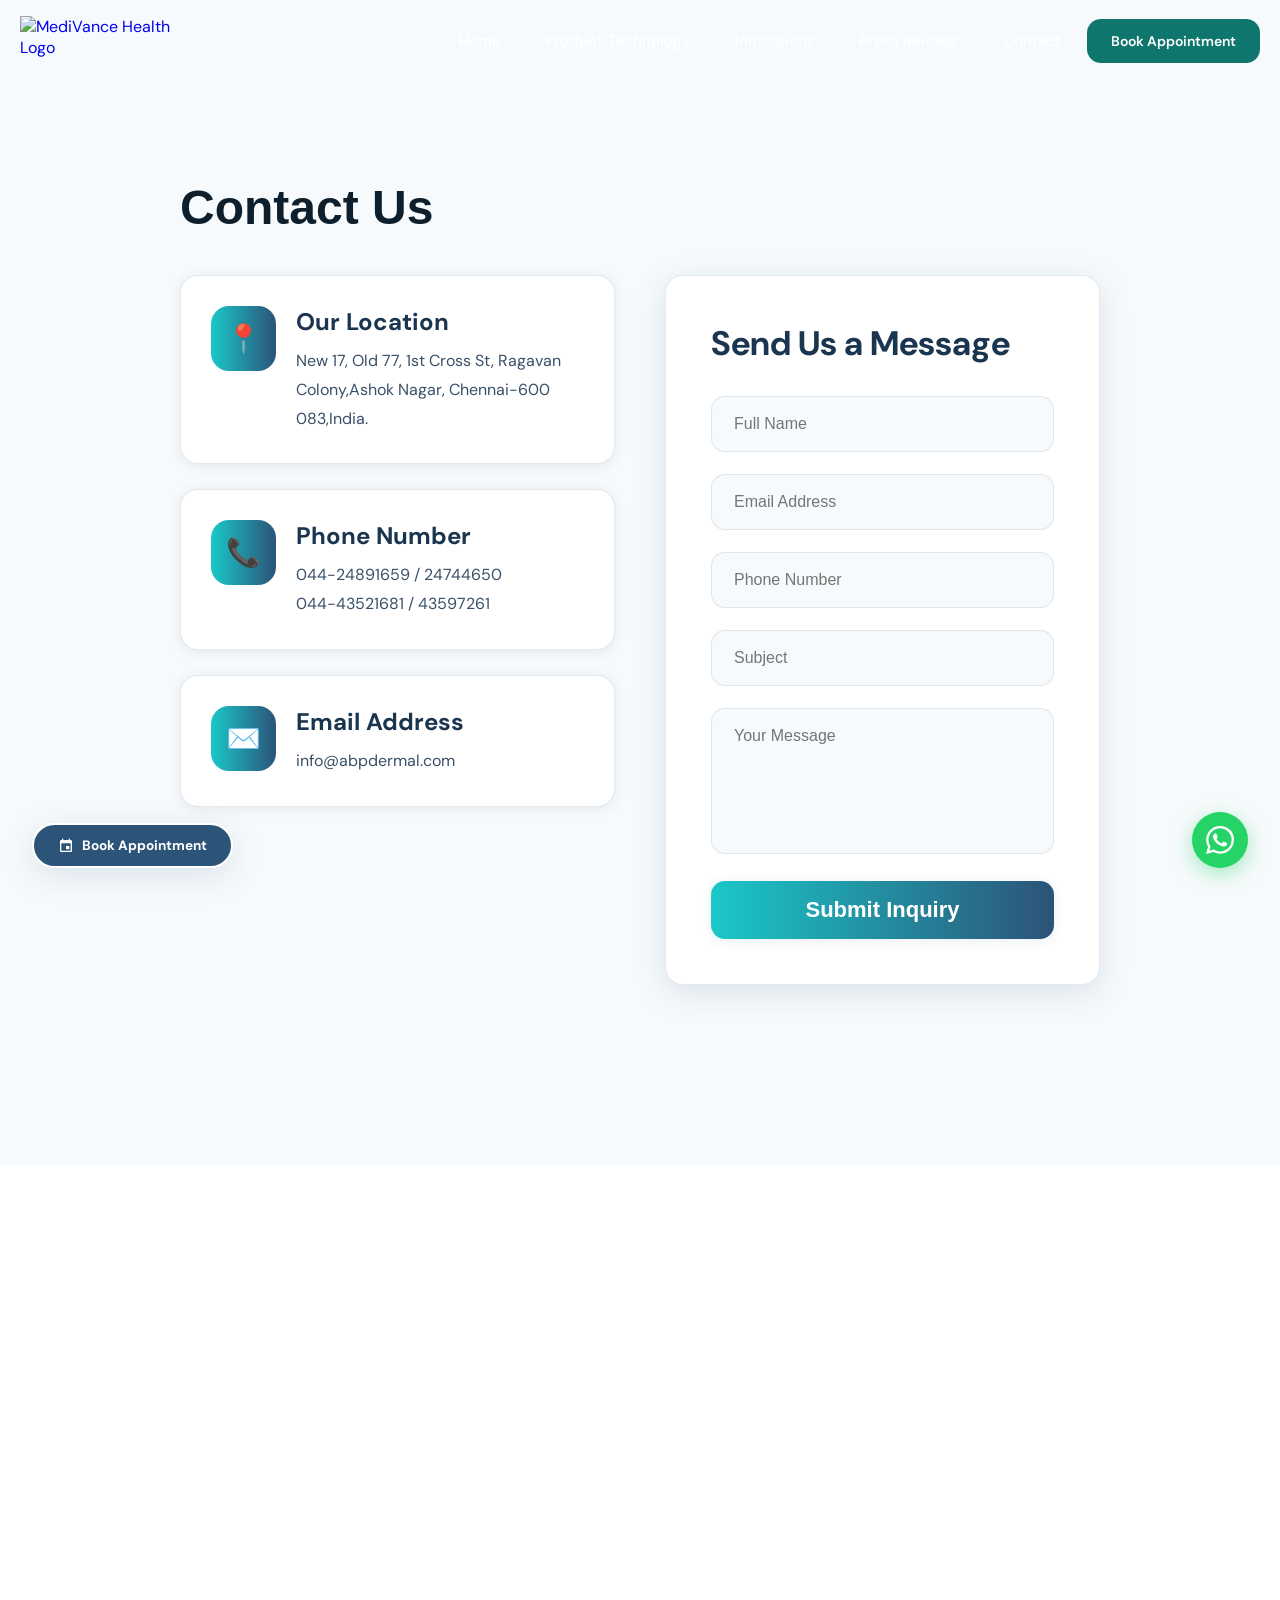
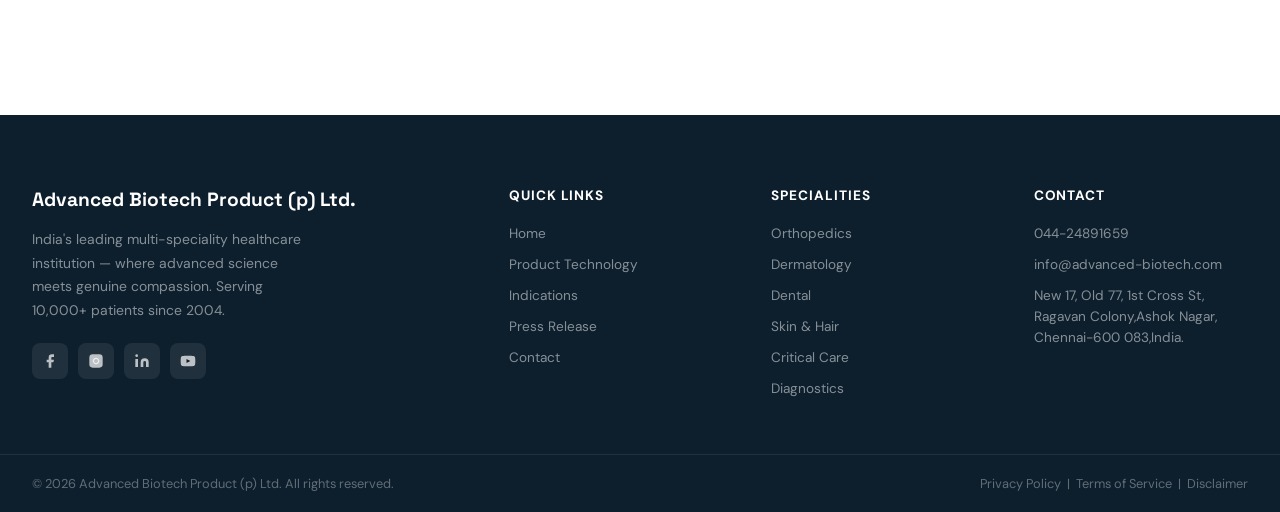
==== page/contact.html @ 5f8013b7 "update" ====
<!DOCTYPE html>
<html lang="en">

<head>
  <meta charset="UTF-8">
  <meta name="viewport" content="width=device-width, initial-scale=1.0">
  <title>MediVance Health | Premium Medical & Healthcare Excellence</title>
  <meta name="description"
    content="MediVance Health - India's premier medical institution offering advanced treatments, specialist consultations, and cutting-edge healthcare across 50+ specialities.">
  <link rel="preconnect" href="https://fonts.googleapis.com">
  <link
    href="https://fonts.googleapis.com/css2?family=Playfair+Display:wght@400;600;700;800&family=DM+Sans:wght@300;400;500;600&family=Space+Grotesk:wght@400;500;600;700&display=swap"
    rel="stylesheet">
  <link rel="stylesheet" href="/css/main.css">
    <link rel="stylesheet" href="/css/contact.css">
    <!-- FONT AWESOME -->
  <link rel="stylesheet" href="https://cdnjs.cloudflare.com/ajax/libs/font-awesome/6.5.2/css/all.min.css">
</head>

<body>
  
<!-- ───────────── NAVIGATION ───────────── -->
<nav class="mv-nav-wrap" id="mvNav">
    <div class="mv-nav-inner">

        <!-- LOGO -->
        <a href="#" class="mv-nav-logo">
            <img src="/Image/Logo.jpg" width="150" height="50" alt="MediVance Health Logo">
        </a>

        <!-- NAV LINKS -->
        <ul class="mv-nav-links" id="mvNavMenu">

            <li class="mv-nav-item">
                <a href="/index.html" class="mv-nav-link">Home</a>
            </li>

            <li class="mv-nav-item">
                <a href="/Page/Product.html" class="mv-nav-link">Product Technology</a>
            </li>

            <!-- DROPDOWN -->
            <li class="mv-nav-item mv-has-dropdown">

                <a href="#" class="mv-nav-link">
                    Indications
                </a>

                <ul class="mv-dropdown-menu">

                    <li class="mv-dropdown-item">
                        <a href="/Page/dermal_surgical.html" class="mv-dropdown-link">Dermal Surgical</a>
                    </li>

                    <li class="mv-dropdown-item">
                        <a href="#" class="mv-dropdown-link">Surgical Oncology</a>
                    </li>

                    <li class="mv-dropdown-item">
                        <a href="#" class="mv-dropdown-link">Cardio-vascular</a>
                    </li>

                    <li class="mv-dropdown-item">
                        <a href="#" class="mv-dropdown-link">Orthopedic Surgery</a>
                    </li>

                    <li class="mv-dropdown-item">
                        <a href="#" class="mv-dropdown-link">Soft Tissue Reinforcement</a>
                    </li>

                    <li class="mv-dropdown-item">
                        <a href="#" class="mv-dropdown-link">Neurosurgical</a>
                    </li>

                    <li class="mv-dropdown-item">
                        <a href="#" class="mv-dropdown-link">Dental</a>
                    </li>

                </ul>

            </li>

            <li class="mv-nav-item">
                <a href="#" class="mv-nav-link">Press Release</a>
            </li>

            <li class="mv-nav-item">
                <a href="/Page/contact.html" class="mv-nav-link">Contact</a>
            </li>

            <li class="mv-nav-item">
                <a href="#" class="mv-nav-btn">Book Appointment</a>
            </li>

        </ul>

        <!-- MOBILE MENU -->
        <div class="mv-mobile-toggle" id="mvMobileToggle">
            <i class="fa-solid fa-bars"></i>
        </div>

    </div>

</nav>
 <section class="contact-page">
    <div class="container">
        <!-- SECTION TITLE -->
        <div class="section-title">
            <h2>Contact Us</h2>
        </div>
        <!-- CONTACT GRID -->
        <div class="contact-grid">
            <!-- LEFT CONTENT -->
            <div class="contact-info">
                <div class="contact-card">
                    <div class="contact-icon">📍</div>
                    <div>
                        <h3>Our Location</h3>
                        <p>
                            New 17, Old 77, 1st Cross St, Ragavan Colony,Ashok Nagar,
              Chennai-600 083,India.
                        </p>
                    </div>
                </div>
                <div class="contact-card">
                    <div class="contact-icon">📞</div>
                    <div>
                        <h3>Phone Number</h3>
                        <p>
                            044-24891659 / 24744650<br>
                            044-43521681 / 43597261
                        </p>
                    </div>
                </div>
                <div class="contact-card">
                    <div class="contact-icon">✉️</div>
                    <div>
                        <h3>Email Address</h3>
                        <p>
                            info@abpdermal.com
                        </p>
                    </div>
                </div>
                <!-- <div class="contact-card">
                    <div class="contact-icon">🕒</div>
                    <div>
                        <h3>Working Hours</h3>
                        <p>
                            Monday - Saturday<br>
                            9:00 AM - 6:00 PM
                        </p>
                    </div>
                </div> -->
            </div>
            <!-- CONTACT FORM -->
            <div class="contact-form-box">
                <h3>Send Us a Message</h3>
                <form>
                    <div class="form-group">
                        <input type="text" placeholder="Full Name" required>
                    </div>
                    <div class="form-group">
                        <input type="email" placeholder="Email Address" required>
                    </div>
                    <div class="form-group">
                        <input type="text" placeholder="Phone Number">
                    </div>
                    <div class="form-group">
                        <input type="text" placeholder="Subject">
                    </div>
                    <div class="form-group">
                        <textarea rows="6" placeholder="Your Message"></textarea>
                    </div>
                    <button type="submit" class="btn">
                        Submit Inquiry
                    </button>
                </form>
            </div>
        </div>
    </div>
</section>
<!-- ================= MAP SECTION ================= -->
<section class="map-section">
    <!-- GOOGLE MAP -->
    <div class="map-container">
        <iframe src="https://www.google.com/maps/embed?pb=!1m18!1m12!1m3!1d3887.100323684621!2d80.21358432485542!3d13.029282887291389!2m3!1f0!2f0!3f0!3m2!1i1024!2i768!4f13.1!3m3!1m2!1s0x3a52671c093cac8d%3A0xd9a280a078b6b4d5!2sAdvanced%20Biotech%20Products%20(P)%20Ltd!5e0!3m2!1sen!2sin!4v1779366915790!5m2!1sen!2sin" width="600" height="450" style="border:0;" allowfullscreen="" loading="lazy" referrerpolicy="no-referrer-when-downgrade"></iframe>
    </div>
</section>
  <!-- ─── FOOTER ─── -->
  <footer>
    <div class="footer-grid">
      <div class="footer-brand">
        <div class="footer-logo-text">Advanced Biotech Product (p) Ltd.</div>
        <p>India's leading multi-speciality healthcare institution — where advanced science meets genuine compassion.
          Serving 10,000+ patients since 2004.</p>
        <div class="footer-socials">
          <a href="https://www.facebook.com/abpdermal.p/" aria-label="Facebook"><svg viewBox="0 0 24 24">
              <path d="M18 2h-3a5 5 0 0 0-5 5v3H7v4h3v8h4v-8h3l1-4h-4V7a1 1 0 0 1 1-1h3z" />
            </svg></a>
          <a href="https://x.com/ABP45587846?lang=en" aria-label="Instagram"><svg viewBox="0 0 24 24">
              <rect x="2" y="2" width="20" height="20" rx="5" ry="5" />
              <path d="M16 11.37A4 4 0 1 1 12.63 8 4 4 0 0 1 16 11.37z" fill="none" stroke="rgba(255,255,255,.7)"
                stroke-width="2" />
            </svg></a>
          <a href="#" aria-label="LinkedIn"><svg viewBox="0 0 24 24">
              <path d="M16 8a6 6 0 0 1 6 6v7h-4v-7a2 2 0 0 0-2-2 2 2 0 0 0-2 2v7h-4v-7a6 6 0 0 1 6-6zM2 9h4v12H2z" />
              <circle cx="4" cy="4" r="2" />
            </svg></a>
          <a href="https://www.youtube.com/channel/UCRbWwRc-XYJ-1NV0WrqfkGw/featured" aria-label="YouTube"><svg
              viewBox="0 0 24 24">
              <path
                d="M22.54 6.42a2.78 2.78 0 0 0-1.95-1.96C18.88 4 12 4 12 4s-6.88 0-8.59.46a2.78 2.78 0 0 0-1.95 1.96A29 29 0 0 0 1 12a29 29 0 0 0 .46 5.58A2.78 2.78 0 0 0 3.41 19.6C5.12 20 12 20 12 20s6.88 0 8.59-.46a2.78 2.78 0 0 0 1.95-1.95A29 29 0 0 0 23 12a29 29 0 0 0-.46-5.58z" />
              <polygon points="9.75 15.02 15.5 12 9.75 8.98 9.75 15.02" fill="#0d1f2d" />
            </svg></a>
        </div>
      </div>
      <div class="footer-col">
        <h4>Quick Links</h4>
        <ul>
          <li><a href="/index.html">Home</a></li>
          <li><a href="/Product.html">Product Technology</a></li>
          <li><a href="#">Indications</a></li>
          <li><a href="#">Press Release</a></li>
          <li><a href="/Page/contact.html">Contact</a></li>
        </ul>
      </div>
      <div class="footer-col">
        <h4>Specialities</h4>
        <ul>
          <li><a href="#">Orthopedics</a></li>
          <li><a href="#">Dermatology</a></li>
          <li><a href="#">Dental</a></li>
          <li><a href="#">Skin & Hair</a></li>
          <li><a href="#">Critical Care</a></li>
          <li><a href="#">Diagnostics</a></li>
        </ul>
      </div>
      <div class="footer-col">
        <h4>Contact</h4>
        <ul>
          <li><a href="tel:044-24891659">044-24891659</a></li>
          <li><a href="mailto:info@advanced-biotech.com">info@advanced-biotech.com</a></li>
          <li><a href="#">New 17, Old 77, 1st Cross St, Ragavan Colony,Ashok Nagar,
              Chennai-600 083,India.</a></li>
        </ul>
      </div>
    </div>
    <div class="footer-bottom">
      <p>© 2026 Advanced Biotech Product (p) Ltd. All rights reserved.</p>
      <p>Privacy Policy &nbsp;|&nbsp; Terms of Service &nbsp;|&nbsp; Disclaimer</p>
    </div>
  </footer>
  <!-- ─── FLOATING BUTTONS ─── -->
  <a href="https://wa.me/919999999999" class="float-wa" target="_blank" aria-label="WhatsApp">
    <svg viewBox="0 0 24 24">
      <path
        d="M17.472 14.382c-.297-.149-1.758-.867-2.03-.967-.273-.099-.471-.148-.67.15-.197.297-.767.966-.94 1.164-.173.199-.347.223-.644.075-.297-.15-1.255-.463-2.39-1.475-.883-.788-1.48-1.761-1.653-2.059-.173-.297-.018-.458.13-.606.134-.133.298-.347.446-.52.149-.174.198-.298.298-.497.099-.198.05-.371-.025-.52-.075-.149-.669-1.612-.916-2.207-.242-.579-.487-.5-.669-.51-.173-.008-.371-.01-.57-.01-.198 0-.52.074-.792.372-.272.297-1.04 1.016-1.04 2.479 0 1.462 1.065 2.875 1.213 3.074.149.198 2.096 3.2 5.077 4.487.709.306 1.262.489 1.694.625.712.227 1.36.195 1.871.118.571-.085 1.758-.719 2.006-1.413.248-.694.248-1.289.173-1.413-.074-.124-.272-.198-.57-.347m-5.421 7.403h-.004a9.87 9.87 0 01-5.031-1.378l-.361-.214-3.741.982.998-3.648-.235-.374a9.86 9.86 0 01-1.51-5.26c.001-5.45 4.436-9.884 9.888-9.884 2.64 0 5.122 1.03 6.988 2.898a9.825 9.825 0 012.893 6.994c-.003 5.45-4.437 9.884-9.885 9.884m8.413-18.297A11.815 11.815 0 0012.05 0C5.495 0 .16 5.335.157 11.892c0 2.096.547 4.142 1.588 5.945L.057 24l6.305-1.654a11.882 11.882 0 005.683 1.448h.005c6.554 0 11.89-5.335 11.893-11.893A11.821 11.821 0 0020.885 3.49" />
    </svg>
  </a>
  <div class="sticky-appt">
    <a href="#appointment">
      <svg viewBox="0 0 24 24">
        <path
          d="M17 12h-5v5h5v-5zM16 1v2H8V1H6v2H5c-1.11 0-1.99.9-1.99 2L3 19c0 1.1.89 2 2 2h14c1.1 0 2-.9 2-2V5c0-1.1-.9-2-2-2h-1V1h-2zm3 18H5V8h14v11z" />
      </svg>
      Book Appointment
    </a>
  </div>
  <script src="main_js.js"></script>
</body>
</html>
---- css/main.css ----
:root {
    --navy: #1a3550;
    --blue: #2C5378;
    --blue-mid: #3a6fa3;
    --cyan: #1ac8c8;
    --cyan-light: #e4f7f7;
    --mint: #a8e6e6;
    --white: #ffffff;
    --off-white: #f7fafc;
    --text-dark: #0d1f2d;
    --text-mid: #3a5068;
    --text-light: #7a9bb5;
    --border: rgba(44, 83, 120, 0.12);
    --shadow-sm: 0 2px 12px rgba(44, 83, 120, 0.10);
    --shadow-md: 0 8px 32px rgba(44, 83, 120, 0.14);
    --shadow-lg: 0 20px 60px rgba(44, 83, 120, 0.18);
    --glass: rgba(255, 255, 255, 0.82);
    --gradient-hero: linear-gradient(135deg, #1a3550 0%, #2C5378 55%, #1a6b8a 100%);
    --gradient-accent: linear-gradient(90deg, #1ac8c8, #2C5378);
    --radius: 18px;
    --radius-sm: 10px;
}

*,
*::before,
*::after {
    box-sizing: border-box;
    margin: 0;
    padding: 0;
}

html {
    scroll-behavior: smooth;
    font-size: 16px;
}

body {
    font-family: 'DM Sans', sans-serif;
    color: var(--text-dark);
    background: #fff;
    overflow-x: hidden;
}

/* ─── SCROLLBAR ─── */
::-webkit-scrollbar {
    width: 5px;
}

::-webkit-scrollbar-track {
    background: #f0f4f8;
}

::-webkit-scrollbar-thumb {
    background: var(--blue);
    border-radius: 10px;
}

/* ─────────────────────────────
   MEDIVANCE NAVBAR
───────────────────────────── */

.mv-nav-wrap{
    position:fixed;
    top:0;
    left:0;
    width:100%;
    z-index:9999;
    transition:0.35s ease;
    padding:0 20px;
    box-sizing:border-box;
}

.mv-nav-wrap.mv-nav-solid{
    background:rgba(255,255,255,0.96);
    backdrop-filter:blur(18px);
    box-shadow:0 8px 30px rgba(0,0,0,0.06);
    border-bottom:1px solid rgba(0,0,0,0.06);
}

.mv-nav-inner{
    max-width:1320px;
    margin:auto;
    height:82px;
    display:flex;
    align-items:center;
    justify-content:space-between;
    gap:20px;
}

/* LOGO */

.mv-nav-logo{
    display:flex;
    align-items:center;
    text-decoration:none;
    flex-shrink:0;
}

.mv-nav-logo img{
    width:auto;
    max-width:150px;
    height:auto;
    display:block;
}

/* NAV LINKS */

.mv-nav-links{
    display:flex;
    align-items:center;
    gap:8px;
    list-style:none;
    margin:0;
    padding:0;
}

.mv-nav-item{
    position:relative;
}

.mv-nav-link{
    position:relative;
    display:flex;
    align-items:center;
    justify-content:center;
    text-decoration:none;
    font-size:15px;
    font-weight:500;
    color:#ffffff;
    padding:12px 18px;
    border-radius:12px;
    transition:0.3s ease;
    white-space:nowrap;
}

.mv-nav-wrap.mv-nav-solid .mv-nav-link{
    color:#1e293b;
}

.mv-nav-link:hover{
    background:rgba(255,255,255,0.12);
    color:#ffffff;
}

.mv-nav-wrap.mv-nav-solid .mv-nav-link:hover{
    background:#f1f5f9;
    color:#0f172a;
}

/* CTA */

.mv-nav-btn{
    display:inline-flex;
    align-items:center;
    justify-content:center;
    padding:13px 24px;
    background:#0f766e;
    color:#ffffff;
    border-radius:14px;
    text-decoration:none;
    font-size:14px;
    font-weight:600;
    transition:0.3s ease;
}

.mv-nav-btn:hover{
    background:#115e59;
    transform:translateY(-2px);
    color:#ffffff;
}

/* DESKTOP DROPDOWN */

.mv-dropdown-menu{
    position:absolute;
    top:115%;
    left:0;
    min-width:260px;
    background:#ffffff;
    border-radius:18px;
    padding:14px;
    list-style:none;
    margin:0;
    opacity:0;
    visibility:hidden;
    transform:translateY(10px);
    transition:0.3s ease;
    box-shadow:0 18px 50px rgba(0,0,0,0.08);
    border:1px solid rgba(0,0,0,0.05);
}

.mv-has-dropdown:hover .mv-dropdown-menu{
    opacity:1;
    visibility:visible;
    transform:translateY(0);
}

.mv-dropdown-item{
    width:100%;
}

.mv-dropdown-link{
    display:block;
    padding:12px 14px;
    border-radius:12px;
    text-decoration:none;
    color:#334155;
    font-size:14px;
    transition:0.25s ease;
}

.mv-dropdown-link:hover{
    background:#f8fafc;
    color:#0f172a;
}

/* MOBILE TOGGLE */

.mv-mobile-toggle{
    width:48px;
    height:48px;
    display:none;
    align-items:center;
    justify-content:center;
    border-radius:12px;
    cursor:pointer;
    transition:0.3s ease;
}

.mv-mobile-toggle i{
    font-size:22px;
    color:#ffffff;
    transition:0.3s ease;
}

.mv-nav-wrap.mv-nav-solid .mv-mobile-toggle i{
    color:#0f172a;
}

/* MOBILE */

@media(max-width:992px){

    .mv-mobile-toggle{
        display:flex;
        z-index:10001;
        background:#0F766E;
    }

    .mv-nav-links{
        position:fixed;
        top:0;
        right:-100%;
        width:320px;
        height:100vh;
        background:#ffffff;
        flex-direction:column;
        align-items:flex-start;
        justify-content:flex-start;
        padding:110px 24px 40px;
        gap:10px;
        transition:0.45s cubic-bezier(.77,0,.18,1);
        box-shadow:-10px 0 40px rgba(0,0,0,0.08);
        overflow-y:auto;
    }

    .mv-nav-links.mv-menu-active{
        right:0;
    }

    .mv-nav-item{
        width:100%;
    }

    .mv-nav-link{
        width:100%;
        justify-content:space-between;
        color:#0f172a !important;
        background:#f8fafc;
        padding:16px 18px;
        border-radius:14px;
    }

    .mv-nav-btn{
        width:100%;
        margin-top:10px;
    }

    /* MOBILE DROPDOWN */

    .mv-has-dropdown .mv-nav-link::after{
        content:"\f107";
        font-family:"Font Awesome 6 Free";
        font-weight:900;
        font-size:14px;
        transition:0.3s ease;
    }

    .mv-has-dropdown.active .mv-nav-link::after{
        transform:rotate(180deg);
    }

    .mv-dropdown-menu{
        position:relative;
        top:0;
        left:0;
        width:100%;
        min-width:100%;
        opacity:1;
        visibility:visible;
        transform:none;
        box-shadow:none;
        border:none;
        border-radius:14px;
        padding:8px 0 0 12px;
        display:none;
        background:transparent;
    }

    .mv-has-dropdown.active .mv-dropdown-menu{
        display:block;
        animation:mvDropdownFade 0.35s ease;
    }

    .mv-dropdown-link{
        display:block;
        width:100%;
        padding:14px 16px;
        border-radius:12px;
        background:#f8fafc;
        color:#0f172a;
        font-size:14px;
        margin-bottom:8px;
        text-decoration:none;
        transition:0.3s ease;
    }

    .mv-dropdown-link:hover{
        background:#e2e8f0;
    }

}

/* BODY LOCK */

.mv-body-lock{
    overflow:hidden;
}

/* DROPDOWN ANIMATION */

@keyframes mvDropdownFade{

    from{
        opacity:0;
        transform:translateY(-8px);
    }

    to{
        opacity:1;
        transform:translateY(0);
    }

}


/* ─── HERO ─── */
#hero {
    min-height: 100vh;
    background: var(--gradient-hero);
    position: relative;
    display: flex;
    align-items: center;
    overflow: hidden;
}

.hero-bg-shapes {
    position: absolute;
    inset: 0;
    pointer-events: none;
}

.hero-circle {
    position: absolute;
    border-radius: 50%;
    opacity: .07;
}

.hc1 {
    width: 600px;
    height: 600px;
    background: var(--cyan);
    top: -200px;
    right: -100px;
}

.hc2 {
    width: 400px;
    height: 400px;
    background: #fff;
    bottom: -100px;
    left: -80px;
}

.hc3 {
    width: 250px;
    height: 250px;
    background: var(--cyan);
    top: 40%;
    right: 30%;
}

.hero-grid {
    max-width: 1280px;
    margin: 0 auto;
    padding: 120px 32px 80px;
    display: grid;
    grid-template-columns: 1fr 420px;
    gap: 60px;
    align-items: center;
    position: relative;
    z-index: 2;
}

.hero-badge {
    display: inline-flex;
    align-items: center;
    gap: 8px;
    background: rgba(26, 200, 200, .15);
    border: 1px solid rgba(26, 200, 200, .3);
    border-radius: 50px;
    padding: 6px 16px;
    margin-bottom: 24px;
}

.hero-badge span {
    font-size: .78rem;
    font-weight: 600;
    color: var(--cyan);
    letter-spacing: .06em;
    text-transform: uppercase;
}

.hero-badge-dot {
    width: 7px;
    height: 7px;
    background: var(--cyan);
    border-radius: 50%;
    animation: pulse 2s infinite;
}

@keyframes pulse {

    0%,
    100% {
        transform: scale(1);
        opacity: 1;
    }

    50% {
        transform: scale(1.4);
        opacity: .6;
    }
}

.hero-h1 {
    font-family: 'Playfair Display', serif;
    font-size: clamp(2.4rem, 5vw, 3.6rem);
    font-weight: 800;
    color: #fff;
    line-height: 1.15;
    margin-bottom: 20px;
}

.hero-h1 em {
    font-style: normal;
    color: var(--cyan);
}

.hero-sub {
    font-size: 1.05rem;
    color: rgba(255, 255, 255, .75);
    line-height: 1.7;
    max-width: 520px;
    margin-bottom: 36px;
}

.hero-btns {
    display: flex;
    flex-wrap: wrap;
    gap: 12px;
    margin-bottom: 48px;
}

.btn-primary {
    background: var(--cyan);
    color: var(--navy);
    padding: 14px 32px;
    border-radius: 50px;
    font-weight: 700;
    font-size: .92rem;
    text-decoration: none;
    display: inline-flex;
    align-items: center;
    gap: 8px;
    transition: all .25s;
    box-shadow: 0 6px 24px rgba(26, 200, 200, .35);
}

.btn-primary:hover {
    background: #fff;
    transform: translateY(-2px);
    box-shadow: 0 10px 30px rgba(26, 200, 200, .4);
}

.btn-ghost {
    border: 1.5px solid rgba(255, 255, 255, .45);
    color: #fff;
    padding: 13px 28px;
    border-radius: 50px;
    font-weight: 500;
    font-size: .92rem;
    text-decoration: none;
    display: inline-flex;
    align-items: center;
    gap: 8px;
    transition: all .25s;
}

.btn-ghost:hover {
    background: rgba(255, 255, 255, .1);
    border-color: rgba(255, 255, 255, .7);
}

.btn-wa {
    background: #25D366;
    color: #fff;
    padding: 13px 28px;
    border-radius: 50px;
    font-weight: 600;
    font-size: .92rem;
    text-decoration: none;
    display: inline-flex;
    align-items: center;
    gap: 8px;
    transition: all .25s;
}

.btn-wa:hover {
    background: #1ebe5d;
    transform: translateY(-2px);
}

.hero-trust {
    display: flex;
    align-items: center;
    gap: 20px;
    flex-wrap: wrap;
}

.trust-item {
    display: flex;
    align-items: center;
    gap: 8px;
}

.trust-item .ti-icon {
    width: 32px;
    height: 32px;
    background: rgba(255, 255, 255, .12);
    border-radius: 8px;
    display: flex;
    align-items: center;
    justify-content: center;
}

.trust-item .ti-icon svg {
    width: 16px;
    height: 16px;
    fill: var(--cyan);
}

.trust-item span {
    font-size: .8rem;
    color: rgba(255, 255, 255, .7);
    font-weight: 500;
}

/* Floating Form */
.image-box{
    position: relative;
    overflow: hidden;
    border-radius: 30px;
}

/* Main Image */

.image-box img{
    width: 100%;
    display: block;
    transition: transform 0.6s ease;
}

/* Fade Overlay */

.image-box::after{
    content: "";
    position: absolute;
    inset: 0;

    background: linear-gradient(
        to top,
        rgba(26,53,80,0.75) 0%,
        rgba(26,53,80,0.35) 35%,
        rgba(26,53,80,0.05) 70%,
        rgba(26,53,80,0) 100%
    );

    opacity: 1;
    transition: opacity 0.5s ease;
}

/* Hover Zoom */

.image-box:hover img{
    transform: scale(1.05);
}

/* Hover Fade */

.image-box:hover::after{
    opacity: 0.7;
}


/* .hero-form-card {
    background: var(--glass);
    backdrop-filter: blur(20px);
    border: 1px solid rgba(255, 255, 255, .6);
    border-radius: 24px;
    padding: 36px 32px;
    box-shadow: var(--shadow-lg);
}

.form-tag {
    font-size: .75rem;
    font-weight: 700;
    color: var(--blue);
    text-transform: uppercase;
    letter-spacing: .08em;
    margin-bottom: 6px;
}

.form-title {
    font-family: 'Playfair Display', serif;
    font-size: 1.4rem;
    font-weight: 700;
    color: var(--navy);
    margin-bottom: 24px;
}

.form-group {
    margin-bottom: 14px;
}

.form-group label {
    font-size: .8rem;
    font-weight: 600;
    color: var(--text-mid);
    display: block;
    margin-bottom: 5px;
}

.form-group input,
.form-group select {
    width: 100%;
    padding: 11px 14px;
    border: 1.5px solid var(--border);
    border-radius: 10px;
    font-size: .9rem;
    color: var(--text-dark);
    background: #fff;
    outline: none;
    transition: border .2s;
}

.form-group input:focus,
.form-group select:focus {
    border-color: var(--blue);
}

.form-row {
    display: grid;
    grid-template-columns: 1fr 1fr;
    gap: 12px;
}

.btn-form {
    width: 100%;
    background: var(--gradient-accent);
    color: #fff;
    padding: 13px;
    border: none;
    border-radius: 50px;
    font-size: .95rem;
    font-weight: 700;
    cursor: pointer;
    margin-top: 6px;
    transition: opacity .2s;
}

.btn-form:hover {
    opacity: .9;
} */

/* ─── STATS BAND ─── */
.stats-band {
    background: var(--navy);
    padding: 56px 0;
}

.stats-inner {
    max-width: 1280px;
    margin: 0 auto;
    padding: 0 32px;
    display: grid;
    grid-template-columns: repeat(4, 1fr);
    gap: 24px;
}

.stat-item {
    text-align: center;
    padding: 28px 20px;
    border-right: 1px solid rgba(255, 255, 255, .1);
}

.stat-item:last-child {
    border-right: none;
}

.stat-num {
    font-family: 'Space Grotesk', sans-serif;
    font-size: 2.8rem;
    font-weight: 700;
    color: var(--cyan);
    display: block;
}

.stat-label {
    font-size: .9rem;
    color: rgba(255, 255, 255, .65);
    margin-top: 4px;
}

/* ─── TRUST BELT ─── */
.trust-belt {
    background: var(--off-white);
    padding: 40px 0;
    border-bottom: 1px solid var(--border);
}

.trust-belt-inner {
    max-width: 1280px;
    margin: 0 auto;
    padding: 0 32px;
    display: flex;
    align-items: center;
    justify-content: space-between;
    flex-wrap: wrap;
    gap: 20px;
}

.trust-belt-label {
    font-size: .8rem;
    font-weight: 700;
    color: var(--text-light);
    text-transform: uppercase;
    letter-spacing: .1em;
}

.cert-logos {
    display: flex;
    align-items: center;
    gap: 32px;
    flex-wrap: wrap;
}

.cert-badge {
    display: flex;
    align-items: center;
    gap: 8px;
    padding: 10px 18px;
    background: #fff;
    border: 1px solid var(--border);
    border-radius: 10px;
    box-shadow: var(--shadow-sm);
}

.cert-badge svg {
    width: 20px;
    height: 20px;
}

.cert-badge span {
    font-size: .8rem;
    font-weight: 600;
    color: var(--text-mid);
}

/* ─── SECTION COMMONS ─── */
section {
    padding: 96px 0;
}

.section-inner {
    max-width: 1280px;
    margin: 0 auto;
    padding: 0 32px;
}

.section-tag {
    font-size: .75rem;
    font-weight: 700;
    color: var(--cyan);
    text-transform: uppercase;
    letter-spacing: .1em;
    display: block;
    margin-bottom: 10px;
}

.section-h2 {
    font-family: 'Playfair Display', serif;
    font-size: clamp(1.8rem, 3.5vw, 2.6rem);
    font-weight: 700;
    color: var(--navy);
    line-height: 1.2;
    margin-bottom: 16px;
}

.section-sub {
    font-size: 1rem;
    color: var(--text-mid);
    line-height: 1.7;
    max-width: 580px;
}

.section-header {
    margin-bottom: 56px;
}

.section-header.center {
    text-align: center;
}

.section-header.center .section-sub {
    margin: 0 auto;
}

.divider {
    width: 52px;
    height: 3px;
    background: var(--gradient-accent);
    border-radius: 3px;
    margin: 16px 0;
}

.divider.center {
    margin: 16px auto;
}

/* ─── ABOUT ─── */
#about {
    background: #fff;
}

.about-grid {
    display: grid;
    grid-template-columns: 1fr 1fr;
    gap: 72px;
    align-items: center;
}

.about-img {
    position: relative;
}

.about-img-main {
    width: 100%;
    border-radius: 24px;
    overflow: hidden;
    aspect-ratio: 4/5;
    background: linear-gradient(135deg, var(--blue) 0%, var(--navy) 100%);
    display: flex;
    align-items: center;
    justify-content: center;
}

.about-img-main svg {
    width: 120px;
    height: 120px;
    fill: rgba(255, 255, 255, .15);
}

.about-img-float {
    position: absolute;
    bottom: -24px;
    right: -24px;
    background: #fff;
    border-radius: 18px;
    padding: 20px 24px;
    box-shadow: var(--shadow-md);
    display: flex;
    align-items: center;
    gap: 14px;
}

.aif-icon {
    width: 44px;
    height: 44px;
    background: var(--cyan-light);
    border-radius: 12px;
    display: flex;
    align-items: center;
    justify-content: center;
}

.aif-icon svg {
    width: 22px;
    height: 22px;
    fill: var(--cyan);
}

.aif-label {
    font-size: .75rem;
    color: var(--text-light);
}

.aif-val {
    font-size: 1.1rem;
    font-weight: 700;
    color: var(--navy);
}

.about-content .tags {
    display: flex;
    flex-wrap: wrap;
    gap: 8px;
    margin: 24px 0;
}

.about-tag {
    padding: 6px 16px;
    background: var(--cyan-light);
    border-radius: 50px;
    font-size: .8rem;
    font-weight: 600;
    color: var(--blue);
}

.about-list {
    list-style: none;
    display: grid;
    grid-template-columns: 1fr 1fr;
    gap: 12px;
    margin-top: 24px;
}

.about-list li {
    display: flex;
    align-items: flex-start;
    gap: 10px;
    font-size: .9rem;
    color: var(--text-mid);
}

.about-list li::before {
    content: '✓';
    width: 22px;
    height: 22px;
    background: var(--cyan-light);
    color: var(--cyan);
    border-radius: 50%;
    display: flex;
    align-items: center;
    justify-content: center;
    font-size: .75rem;
    font-weight: 700;
    flex-shrink: 0;
    margin-top: 1px;
}

/* ─── SERVICES ─── */
#services {
    background: var(--off-white);
}

.services-grid {
    display: grid;
    grid-template-columns: repeat(4, 1fr);
    gap: 20px;
}

.service-card {
    background: #fff;
    border-radius: var(--radius);
    padding: 28px 24px;
    border: 1px solid var(--border);
    transition: all .3s;
    cursor: pointer;
    position: relative;
    overflow: hidden;
}

.service-card::after {
    content: '';
    position: absolute;
    inset: 0;
    background: linear-gradient(135deg, var(--blue), var(--cyan));
    opacity: 0;
    transition: .3s;
}

.service-card:hover::after {
    opacity: 1;
}

.service-card:hover {
    transform: translateY(-6px);
    box-shadow: var(--shadow-lg);
}

.sc-content {
    position: relative;
    z-index: 1;
}

.sc-icon {
    width: 52px;
    height: 52px;
    background: var(--cyan-light);
    border-radius: 14px;
    display: flex;
    align-items: center;
    justify-content: center;
    margin-bottom: 16px;
    transition: .3s;
}

.service-card:hover .sc-icon {
    background: rgba(255, 255, 255, .2);
}

.sc-icon svg {
    width: 26px;
    height: 26px;
    fill: var(--blue);
    transition: .3s;
}

.service-card:hover .sc-icon svg {
    fill: #fff;
}

.sc-title {
    font-size: 1rem;
    font-weight: 700;
    color: var(--navy);
    margin-bottom: 8px;
    transition: .3s;
}

.service-card:hover .sc-title {
    color: #fff;
}

.sc-desc {
    font-size: .84rem;
    color: var(--text-mid);
    line-height: 1.6;
    margin-bottom: 16px;
    transition: .3s;
}

.service-card:hover .sc-desc {
    color: rgba(255, 255, 255, .8);
}

.sc-link {
    font-size: .82rem;
    font-weight: 600;
    color: var(--blue);
    text-decoration: none;
    display: inline-flex;
    align-items: center;
    gap: 5px;
    transition: .3s;
}

.service-card:hover .sc-link {
    color: #fff;
}

/* ─── TREATMENTS ─── */
#treatments {
    background: #fff;
}

.treatments-grid {
    display: grid;
    grid-template-columns: repeat(3, 1fr);
    gap: 28px;
}

.treatment-card {
    border-radius: var(--radius);
    overflow: hidden;
    border: 1px solid var(--border);
    transition: all .3s;
}

.treatment-card:hover {
    transform: translateY(-4px);
    box-shadow: var(--shadow-md);
}

.tc-thumb {
    height: 200px;
    background: linear-gradient(135deg, var(--blue) 0%, var(--navy) 100%);
    display: flex;
    align-items: center;
    justify-content: center;
    position: relative;
    overflow: hidden;
}

.tc-thumb-bg {
    font-size: 80px;
    opacity: .15;
    position: absolute;
}

.tc-badge {
    position: absolute;
    top: 14px;
    right: 14px;
    background: var(--cyan);
    color: var(--navy);
    font-size: .72rem;
    font-weight: 700;
    padding: 5px 12px;
    border-radius: 50px;
}

.tc-thumb svg {
    width: 60px;
    height: 60px;
    fill: rgba(255, 255, 255, .4);
    position: relative;
    z-index: 1;
}

.tc-body {
    padding: 24px;
}

.tc-title {
    font-size: 1.05rem;
    font-weight: 700;
    color: var(--navy);
    margin-bottom: 8px;
}

.tc-desc {
    font-size: .85rem;
    color: var(--text-mid);
    line-height: 1.65;
    margin-bottom: 16px;
}

.tc-tags {
    display: flex;
    flex-wrap: wrap;
    gap: 6px;
    margin-bottom: 16px;
}

.tc-tag {
    font-size: .74rem;
    padding: 4px 12px;
    background: var(--cyan-light);
    border-radius: 50px;
    color: var(--blue);
    font-weight: 500;
}

.tc-cta {
    display: inline-flex;
    align-items: center;
    gap: 6px;
    font-size: .84rem;
    font-weight: 600;
    color: var(--blue);
    text-decoration: none;
    transition: .2s;
}

.tc-cta:hover {
    color: var(--cyan);
}

/* ─── WHY CHOOSE US ─── */
#why {
    background: var(--navy);
    position: relative;
    overflow: hidden;
}

#why::before {
    content: '';
    position: absolute;
    top: -200px;
    right: -200px;
    width: 600px;
    height: 600px;
    background: rgba(26, 200, 200, .05);
    border-radius: 50%;
}

.why-grid {
    display: grid;
    grid-template-columns: repeat(3, 1fr);
    gap: 28px;
}

.why-card {
    background: rgba(255, 255, 255, .05);
    border: 1px solid rgba(255, 255, 255, .08);
    border-radius: var(--radius);
    padding: 32px 26px;
    transition: all .3s;
}

.why-card:hover {
    background: rgba(255, 255, 255, .1);
    transform: translateY(-4px);
}

.wc-icon {
    width: 54px;
    height: 54px;
    background: rgba(26, 200, 200, .15);
    border-radius: 14px;
    display: flex;
    align-items: center;
    justify-content: center;
    margin-bottom: 18px;
}

.wc-icon svg {
    width: 26px;
    height: 26px;
    fill: var(--cyan);
}

.wc-title {
    font-size: 1.05rem;
    font-weight: 700;
    color: #fff;
    margin-bottom: 10px;
}

.wc-desc {
    font-size: .86rem;
    color: rgba(255, 255, 255, .6);
    line-height: 1.65;
}

/* ─── DOCTORS ─── */
#team {
    background: var(--off-white);
}

.team-grid {
    display: grid;
    grid-template-columns: repeat(4, 1fr);
    gap: 24px;
}

.doctor-card {
    background: #fff;
    border-radius: var(--radius);
    overflow: hidden;
    border: 1px solid var(--border);
    transition: all .3s;
}

.doctor-card:hover {
    transform: translateY(-5px);
    box-shadow: var(--shadow-md);
}

.dc-photo {
    height: 220px;
    background: linear-gradient(160deg, var(--blue-mid) 0%, var(--navy) 100%);
    display: flex;
    align-items: center;
    justify-content: center;
    position: relative;
}

.dc-photo-avatar {
    width: 90px;
    height: 90px;
    border-radius: 50%;
    background: rgba(255, 255, 255, .15);
    display: flex;
    align-items: center;
    justify-content: center;
}

.dc-photo-avatar svg {
    width: 50px;
    height: 50px;
    fill: rgba(255, 255, 255, .5);
}

.dc-exp {
    position: absolute;
    bottom: 14px;
    right: 14px;
    background: var(--cyan);
    color: var(--navy);
    font-size: .72rem;
    font-weight: 700;
    padding: 5px 12px;
    border-radius: 50px;
}

.dc-body {
    padding: 20px;
}

.dc-name {
    font-size: 1rem;
    font-weight: 700;
    color: var(--navy);
    margin-bottom: 4px;
}

.dc-spec {
    font-size: .82rem;
    color: var(--cyan);
    font-weight: 600;
    margin-bottom: 6px;
}

.dc-qual {
    font-size: .8rem;
    color: var(--text-light);
    margin-bottom: 14px;
}

.dc-cta {
    display: block;
    text-align: center;
    background: var(--cyan-light);
    color: var(--blue);
    padding: 9px;
    border-radius: 50px;
    font-size: .83rem;
    font-weight: 600;
    text-decoration: none;
    transition: .2s;
}

.dc-cta:hover {
    background: var(--blue);
    color: #fff;
}

/* ─── TESTIMONIALS ─── */
#testimonials {
    background: #fff;
}

.testimonials-slider {
    display: grid;
    grid-template-columns: repeat(3, 1fr);
    gap: 24px;
}

.testi-card {
    background: var(--off-white);
    border-radius: var(--radius);
    padding: 32px 28px;
    border: 1px solid var(--border);
    position: relative;
    transition: .3s;
}

.testi-card:hover {
    box-shadow: var(--shadow-md);
}

.testi-stars {
    display: flex;
    gap: 3px;
    margin-bottom: 14px;
}

.testi-stars span {
    color: #f5a623;
    font-size: 1rem;
}

.testi-quote {
    font-size: .95rem;
    color: var(--text-mid);
    line-height: 1.7;
    margin-bottom: 20px;
    font-style: italic;
}

.testi-author {
    display: flex;
    align-items: center;
    gap: 12px;
}

.ta-avatar {
    width: 44px;
    height: 44px;
    border-radius: 50%;
    background: var(--blue);
    display: flex;
    align-items: center;
    justify-content: center;
    color: #fff;
    font-weight: 700;
    font-size: .9rem;
}

.ta-name {
    font-size: .92rem;
    font-weight: 700;
    color: var(--navy);
}

.ta-info {
    font-size: .78rem;
    color: var(--text-light);
}

.testi-tag {
    position: absolute;
    top: 20px;
    right: 20px;
    background: var(--cyan-light);
    color: var(--blue);
    font-size: .72rem;
    font-weight: 700;
    padding: 4px 12px;
    border-radius: 50px;
}

/* ─── TECHNOLOGY ─── */
#technology {
    background: var(--off-white);
}

.tech-grid {
    display: grid;
    grid-template-columns: 1fr 1fr;
    gap: 60px;
    align-items: center;
}

.tech-feature-list {
    display: flex;
    flex-direction: column;
    gap: 20px;
}

.tech-feature {
    display: flex;
    gap: 16px;
    align-items: flex-start;
    padding: 20px;
    background: #fff;
    border-radius: var(--radius-sm);
    border: 1px solid var(--border);
    transition: .3s;
}

.tech-feature:hover {
    border-color: var(--cyan);
    box-shadow: var(--shadow-sm);
}

.tf-icon {
    width: 44px;
    height: 44px;
    background: var(--cyan-light);
    border-radius: 12px;
    display: flex;
    align-items: center;
    justify-content: center;
    flex-shrink: 0;
}

.tf-icon svg {
    width: 22px;
    height: 22px;
    fill: var(--blue);
}

.tf-title {
    font-size: .95rem;
    font-weight: 700;
    color: var(--navy);
    margin-bottom: 4px;
}

.tf-desc {
    font-size: .83rem;
    color: var(--text-mid);
    line-height: 1.55;
}

.tech-visual {
    background: var(--gradient-hero);
    border-radius: 24px;
    padding: 48px;
    display: flex;
    flex-direction: column;
    gap: 20px;
}

.tv-stat {
    background: rgba(255, 255, 255, .1);
    border-radius: var(--radius-sm);
    padding: 20px 24px;
    border: 1px solid rgba(255, 255, 255, .15);
}

.tv-stat-num {
    font-family: 'Space Grotesk', sans-serif;
    font-size: 2rem;
    font-weight: 700;
    color: var(--cyan);
}

.tv-stat-label {
    font-size: .85rem;
    color: rgba(255, 255, 255, .65);
    margin-top: 2px;
}

/* ─── FAQ ─── */
#faq {
    background: #fff;
}

.faq-grid {
    display: grid;
    grid-template-columns: 1fr 1fr;
    gap: 60px;
    align-items: start;
}

.faq-list {
    display: flex;
    flex-direction: column;
    gap: 2px;
}

.faq-item {
    border-bottom: 1px solid var(--border);
}

.faq-q {
    width: 100%;
    background: none;
    border: none;
    text-align: left;
    padding: 20px 0;
    display: flex;
    justify-content: space-between;
    align-items: center;
    cursor: pointer;
    font-size: .95rem;
    font-weight: 600;
    color: var(--navy);
    gap: 12px;
}

.faq-q .faq-arrow {
    width: 24px;
    height: 24px;
    background: var(--cyan-light);
    border-radius: 50%;
    display: flex;
    align-items: center;
    justify-content: center;
    flex-shrink: 0;
    transition: .3s;
}

.faq-q .faq-arrow svg {
    width: 12px;
    height: 12px;
    fill: var(--blue);
    transition: .3s;
}

.faq-item.open .faq-q .faq-arrow {
    background: var(--blue);
}

.faq-item.open .faq-q .faq-arrow svg {
    fill: #fff;
    transform: rotate(180deg);
}

.faq-a {
    max-height: 0;
    overflow: hidden;
    transition: max-height .35s ease, padding .35s;
}

.faq-item.open .faq-a {
    max-height: 200px;
    padding-bottom: 18px;
}

.faq-a p {
    font-size: .88rem;
    color: var(--text-mid);
    line-height: 1.7;
}

/* ─── APPOINTMENT ─── */
#appointment {
    background: var(--gradient-hero);
    position: relative;
    overflow: hidden;
}

#appointment::before {
    content: '';
    position: absolute;
    top: -150px;
    right: -150px;
    width: 500px;
    height: 500px;
    background: rgba(26, 200, 200, .08);
    border-radius: 50%;
}

.appt-grid {
    display: grid;
    grid-template-columns: 1fr 480px;
    gap: 72px;
    align-items: center;
}

.appt-content {
    color: #fff;
}

.appt-content .section-h2 {
    color: #fff;
}

.appt-content .section-sub {
    color: rgba(255, 255, 255, .7);
}

.appt-features {
    display: flex;
    flex-direction: column;
    gap: 14px;
    margin-top: 28px;
}

.af-item {
    display: flex;
    align-items: center;
    gap: 12px;
    font-size: .9rem;
    color: rgba(255, 255, 255, .8);
}

.af-item::before {
    content: '✓';
    width: 24px;
    height: 24px;
    background: rgba(26, 200, 200, .2);
    color: var(--cyan);
    border-radius: 50%;
    display: flex;
    align-items: center;
    justify-content: center;
    font-size: .75rem;
    font-weight: 700;
    flex-shrink: 0;
}

.appt-form {
    background: #fff;
    border-radius: 24px;
    padding: 36px 32px;
    box-shadow: var(--shadow-lg);
}

.appt-form .form-title {
    font-family: 'Playfair Display', serif;
    font-size: 1.4rem;
    font-weight: 700;
    color: var(--navy);
    margin-bottom: 24px;
}

.appt-form .form-group {
    margin-bottom: 14px;
}

.appt-form .form-group label {
    font-size: .8rem;
    font-weight: 600;
    color: var(--text-mid);
    display: block;
    margin-bottom: 5px;
}

.appt-form .form-group input,
.appt-form .form-group select,
.appt-form .form-group textarea {
    width: 100%;
    padding: 11px 14px;
    border: 1.5px solid var(--border);
    border-radius: 10px;
    font-size: .9rem;
    color: var(--text-dark);
    background: #fff;
    outline: none;
    transition: border .2s;
    font-family: 'DM Sans', sans-serif;
}

.appt-form .form-group input:focus,
.appt-form .form-group select:focus,
.appt-form .form-group textarea:focus {
    border-color: var(--blue);
}

.appt-form textarea {
    resize: none;
    height: 90px;
}

/* ─── CONTACT ─── */
#contact {
    background: var(--off-white);
}

.contact-grid {
    display: grid;
    grid-template-columns: 1fr 1fr;
    gap: 60px;
}

.contact-info {
    display: flex;
    flex-direction: column;
    gap: 24px;
}

.ci-item {
    display: flex;
    gap: 16px;
    align-items: flex-start;
}

.ci-icon {
    width: 46px;
    height: 46px;
    background: var(--cyan-light);
    border-radius: 12px;
    display: flex;
    align-items: center;
    justify-content: center;
    flex-shrink: 0;
}

.ci-icon svg {
    width: 22px;
    height: 22px;
    fill: var(--blue);
}

.ci-label {
    font-size: .8rem;
    font-weight: 700;
    color: var(--text-light);
    text-transform: uppercase;
    letter-spacing: .06em;
    margin-bottom: 4px;
}

.ci-val {
    font-size: .95rem;
    color: var(--navy);
    font-weight: 500;
    line-height: 1.5;
}

.map-box {
    height: 340px;
    border-radius: var(--radius);
    overflow: hidden;
    background: linear-gradient(135deg, var(--blue) 0%, var(--navy) 100%);
    display: flex;
    align-items: center;
    justify-content: center;
}

.map-box iframe {
    width: 100%;
    height: 100%;
    border: none;
}

.emergency-band {
    background: var(--cyan);
    border-radius: var(--radius-sm);
    padding: 18px 24px;
    display: flex;
    align-items: center;
    justify-content: space-between;
    gap: 16px;
    flex-wrap: wrap;
    margin-top: 24px;
}

.eb-text {
    font-size: .95rem;
    font-weight: 700;
    color: var(--navy);
}

.eb-num {
    font-size: 1.2rem;
    font-weight: 800;
    color: var(--navy);
}

.eb-btn {
    background: var(--navy);
    color: #fff;
    padding: 10px 22px;
    border-radius: 50px;
    font-weight: 600;
    font-size: .85rem;
    text-decoration: none;
    transition: .2s;
}

.eb-btn:hover {
    background: #0d1f2d;
}

/* ─── FOOTER ─── */
footer {
    background: var(--text-dark);
    padding: 72px 0 0;
}

.footer-grid {
    max-width: 1280px;
    margin: 0 auto;
    padding: 0 32px;
    display: grid;
    grid-template-columns: 2fr 1fr 1fr 1fr;
    gap: 48px;
    padding-bottom: 56px;
}

.footer-brand p {
    font-size: .87rem;
    color: rgba(255, 255, 255, .5);
    line-height: 1.7;
    margin-top: 16px;
    max-width: 280px;
}

.footer-logo-text {
    font-family: 'Space Grotesk', sans-serif;
    font-size: 1.2rem;
    font-weight: 700;
    color: #fff;
}

.footer-socials {
    display: flex;
    gap: 10px;
    margin-top: 20px;
}

.footer-socials a {
    width: 36px;
    height: 36px;
    background: rgba(255, 255, 255, .08);
    border-radius: 8px;
    display: flex;
    align-items: center;
    justify-content: center;
    transition: .2s;
    text-decoration: none;
}

.footer-socials a:hover {
    background: var(--cyan);
}

.footer-socials a svg {
    width: 16px;
    height: 16px;
    fill: rgba(255, 255, 255, .7);
}

.footer-socials a:hover svg {
    fill: var(--navy);
}

.footer-col h4 {
    font-size: .85rem;
    font-weight: 700;
    color: #fff;
    text-transform: uppercase;
    letter-spacing: .07em;
    margin-bottom: 18px;
}

.footer-col ul {
    list-style: none;
    display: flex;
    flex-direction: column;
    gap: 10px;
}

.footer-col ul li a {
    font-size: .85rem;
    color: rgba(255, 255, 255, .5);
    text-decoration: none;
    transition: .2s;
}

.footer-col ul li a:hover {
    color: var(--cyan);
}

.footer-bottom {
    border-top: 1px solid rgba(255, 255, 255, .08);
    padding: 20px 32px;
    max-width: 1280px;
    margin: 0 auto;
    display: flex;
    justify-content: space-between;
    align-items: center;
    flex-wrap: wrap;
    gap: 12px;
}

.footer-bottom p {
    font-size: .8rem;
    color: rgba(255, 255, 255, .35);
}

/* ─── FLOATING BUTTONS ─── */
.float-wa {
    position: fixed;
    bottom: 32px;
    right: 32px;
    z-index: 999;
    width: 56px;
    height: 56px;
    background: #25D366;
    border-radius: 50%;
    display: flex;
    align-items: center;
    justify-content: center;
    box-shadow: 0 6px 20px rgba(37, 211, 102, .4);
    text-decoration: none;
    animation: float 3s ease-in-out infinite;
}

@keyframes float {

    0%,
    100% {
        transform: translateY(0);
    }

    50% {
        transform: translateY(-6px);
    }
}

.float-wa svg {
    width: 28px;
    height: 28px;
    fill: #fff;
}

.sticky-appt {
    position: fixed;
    bottom: 32px;
    left: 32px;
    z-index: 999;

}

.sticky-appt a {
    background: var(--blue);
    color: #fff;
    padding: 12px 24px;
    border-radius: 50px;
        border: 2px solid #ffffff;
    font-size: .85rem;
    font-weight: 700;
    text-decoration: none;
    display: flex;
    align-items: center;
    gap: 8px;
    box-shadow: var(--shadow-md);
    transition: .2s;
}

.sticky-appt a:hover {
    background: var(--navy);
}

.sticky-appt svg {
    width: 16px;
    height: 16px;
    fill: #fff;
}

/* ─── SCROLL ANIMATIONS ─── */
.reveal {
    opacity: 0;
    transform: translateY(28px);
    transition: opacity .65s ease, transform .65s ease;
}

.reveal.visible {
    opacity: 1;
    transform: translateY(0);
}

.reveal-delay-1 {
    transition-delay: .1s;
}

.reveal-delay-2 {
    transition-delay: .2s;
}

.reveal-delay-3 {
    transition-delay: .3s;
}

.reveal-delay-4 {
    transition-delay: .4s;
}

/* ─── RESPONSIVE ─── */
@media(max-width:1024px) {
    .hero-grid {
        grid-template-columns: 1fr;
        gap: 40px;
        padding-top: 100px;
    }

    .hero-form-card {
        max-width: 500px;
    }

    .about-grid,
    .tech-grid,
    .appt-grid,
    .contact-grid,
    .faq-grid {
        grid-template-columns: 1fr;
        gap: 40px;
    }

    .services-grid {
        grid-template-columns: repeat(2, 1fr);
    }

    .treatments-grid {
        grid-template-columns: repeat(2, 1fr);
    }

    .team-grid {
        grid-template-columns: repeat(2, 1fr);
    }

    .testimonials-slider {
        grid-template-columns: 1fr;
    }

    .why-grid {
        grid-template-columns: repeat(2, 1fr);
    }

    .stats-inner {
        grid-template-columns: repeat(2, 1fr);
    }

    .footer-grid {
        grid-template-columns: 1fr 1fr;
        gap: 32px;
    }
}

@media(max-width:640px) {
    .nav-links {
        display: none;
    }

    .hamburger {
        display: flex;
    }

    .services-grid,
    .treatments-grid,
    .why-grid {
        grid-template-columns: 1fr;
    }

    .team-grid {
        grid-template-columns: 1fr;
    }

    .stats-inner {
        grid-template-columns: 1fr 1fr;
    }

    .footer-grid {
        grid-template-columns: 1fr;
    }

    .hero-btns {
        flex-direction: column;
    }

    .hero-h1 {
        font-size: 2rem;
    }

    .form-row {
        grid-template-columns: 1fr;
    }

    .about-list {
        grid-template-columns: 1fr;
    }

    .about-img-float {
        display: none;
    }
}
---- css/contact.css ----
.contact-page{
    background:var(--off-white);
    padding: 180px 180px;
}
.contact-page .container .section-title h2{
    font-size:48px;
    margin-bottom:40px;
    font-family:'poppins',sans-serif;
}

.contact-grid{
    display:grid;
    grid-template-columns:1fr 1fr;
    gap:50px;
    align-items:start;
}

.contact-info{
    display:flex;
    flex-direction:column;
    gap:25px;
}

.contact-card{
    background:var(--white);
    border-radius:var(--radius);
    padding:30px;
    display:flex;
    gap:20px;
    align-items:flex-start;
    box-shadow:var(--shadow-sm);
    border:1px solid var(--border);
    transition:0.4s;
}

.contact-card:hover{
    transform:translateY(-6px);
    box-shadow:var(--shadow-md);
}

.contact-icon{
    width:65px;
    height:65px;
    min-width:65px;
    border-radius:18px;
    background:var(--gradient-accent);
    display:flex;
    align-items:center;
    justify-content:center;
    font-size:28px;
    color:var(--white);
}

.contact-card h3{
    font-size:24px;
    color:var(--navy);
    margin-bottom:10px;
}

.contact-card p{
    color:var(--text-mid);
    line-height:1.8;
}

.contact-form-box{
    background:var(--white);
    padding:45px;
    border-radius:var(--radius);
    box-shadow:var(--shadow-md);
    border:1px solid var(--border);
}

.contact-form-box h3{
    font-size:34px;
    color:var(--navy);
    margin-bottom:30px;
}

.form-group{
    margin-bottom:22px;
}

.form-group input,
.form-group textarea{
    width:100%;
    padding:18px 22px;
    border-radius:14px;
    border:1px solid var(--border);
    background:var(--off-white);
    font-size:16px;
    color:var(--text-dark);
    outline:none;
    transition:0.3s;
    font-family:'Inter',sans-serif;
}

.form-group input:focus,
.form-group textarea:focus{
    border-color:var(--cyan);
    box-shadow:0 0 0 4px rgba(26,200,200,0.12);
}

.form-group textarea{
    resize:none;
}

.contact-form-box .btn{
    background:var(--gradient-accent);
    padding: 16px 0;
    color:var(--white);
    font-weight:600;
    border:none;
    cursor:pointer;
    width:100%;
    font-size:22px;
    box-shadow:var(--shadow-sm);
    border-radius:14px;
}

.map-section{
    background:var(--white);
    padding:0;
}

.map-container{
    width:100%;
    height:550px;
    overflow:hidden;
}

.map-container iframe{
    width:100%;
    height:100%;
    border:0;
    filter:grayscale(10%);
}

/* ================= RESPONSIVE ================= */

@media(max-width:991px){

    .contact-grid{
        grid-template-columns:1fr;
    }

}

@media(max-width:768px){

    .contact-form-box{
        padding:30px;
    }

    .contact-card{
        flex-direction:column;
    }

    .map-container{
        height:420px;
    }

}
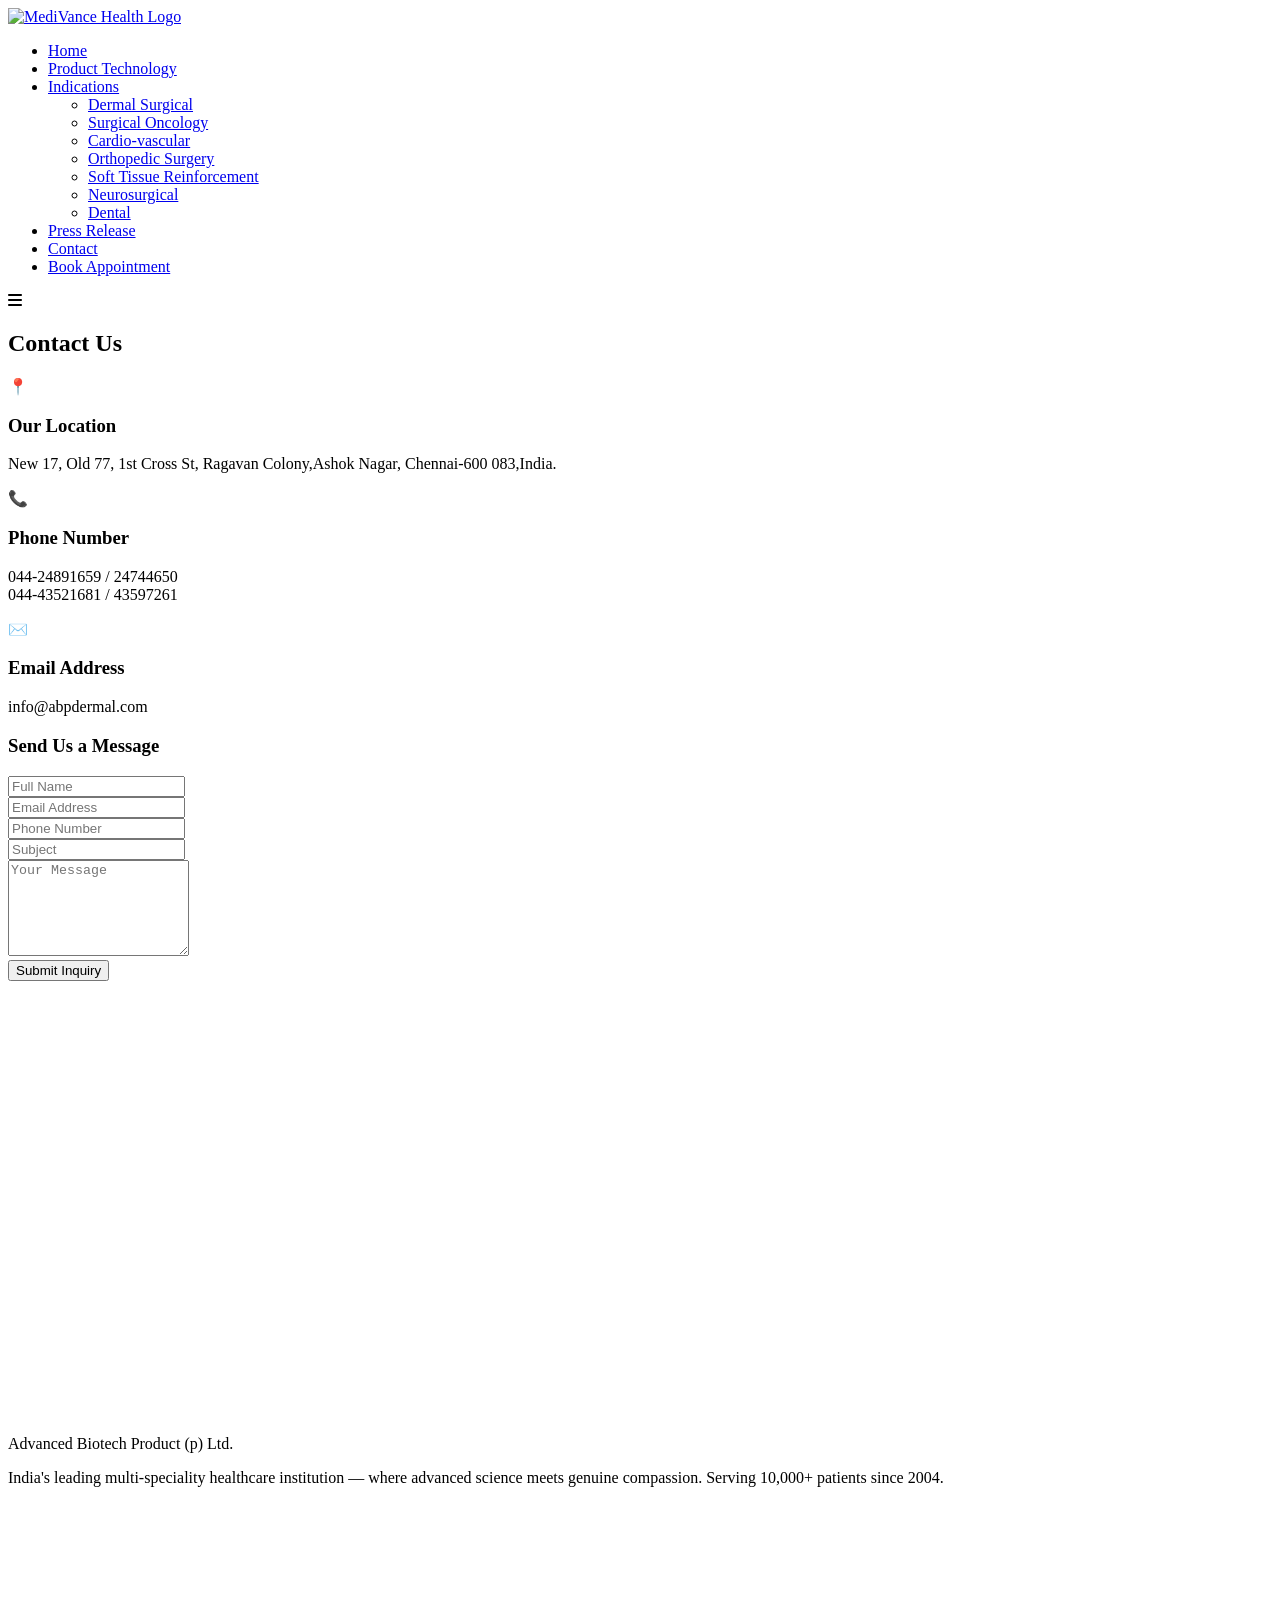
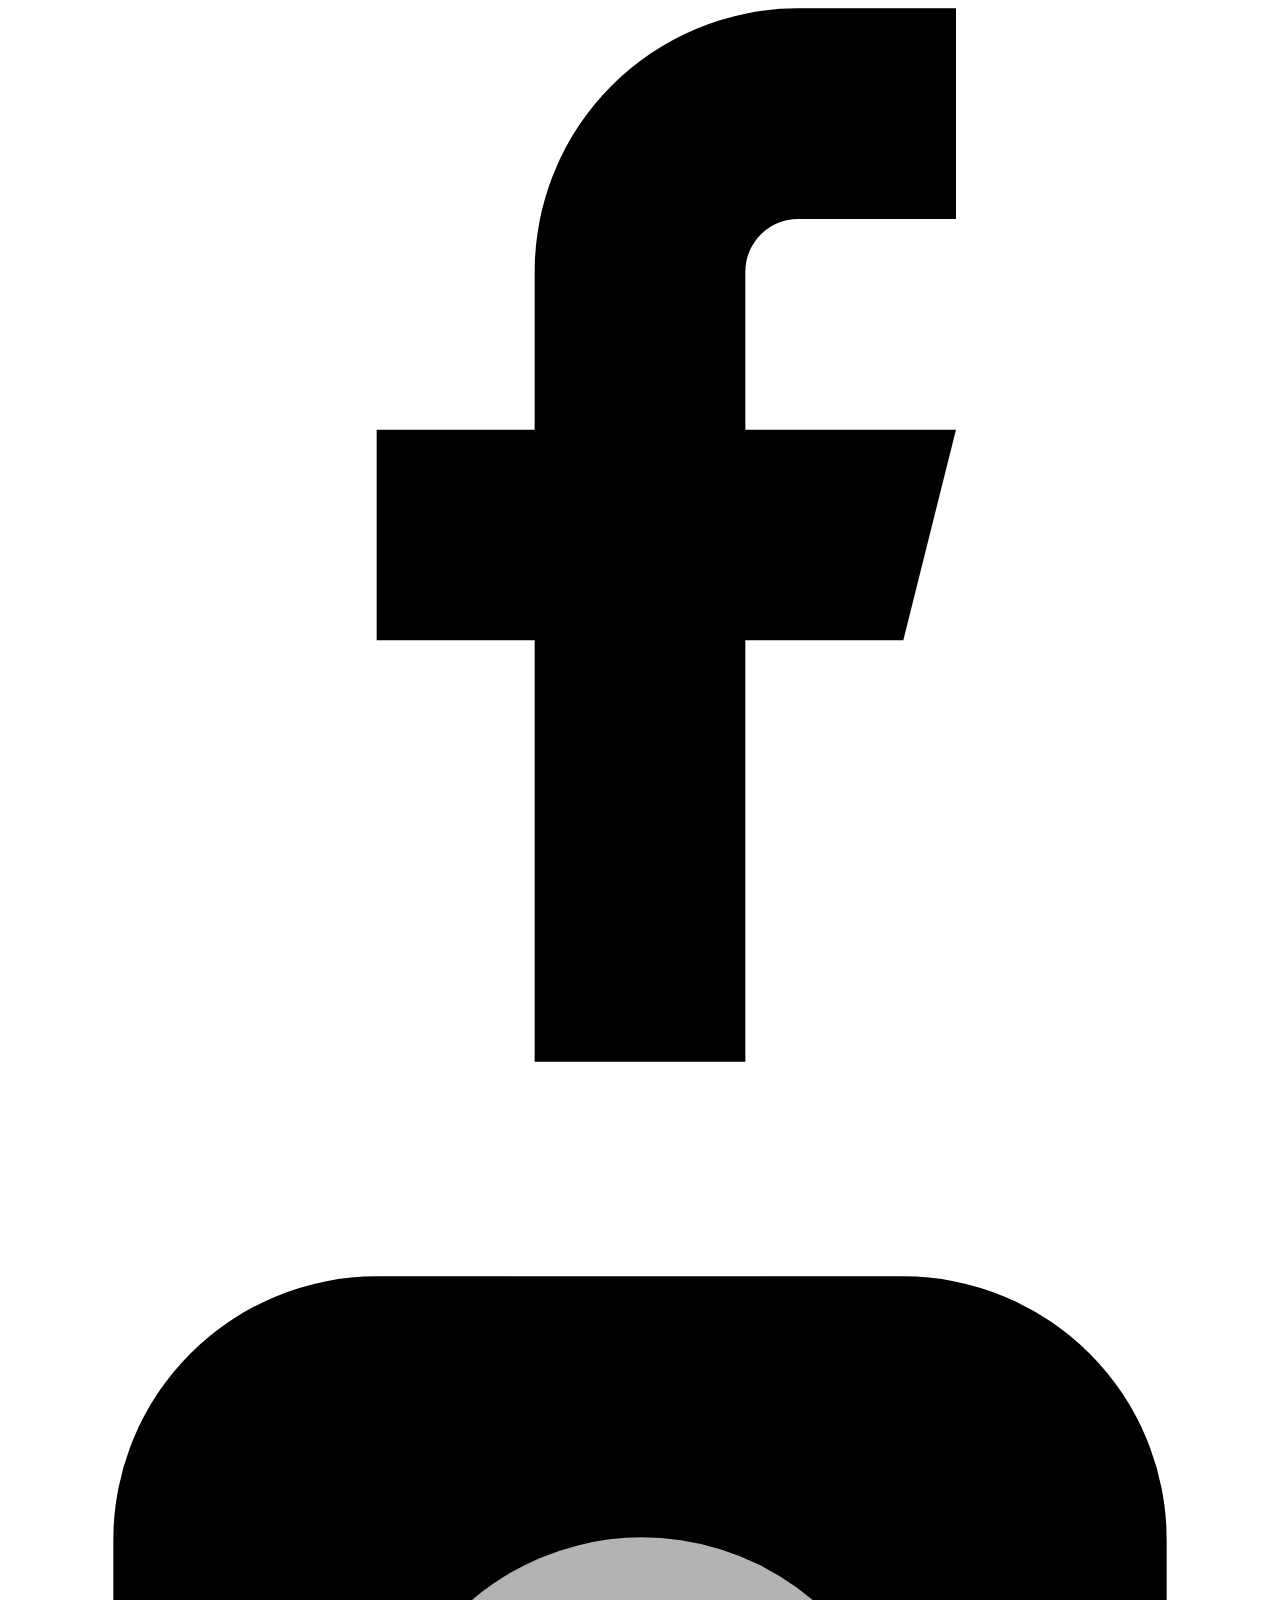
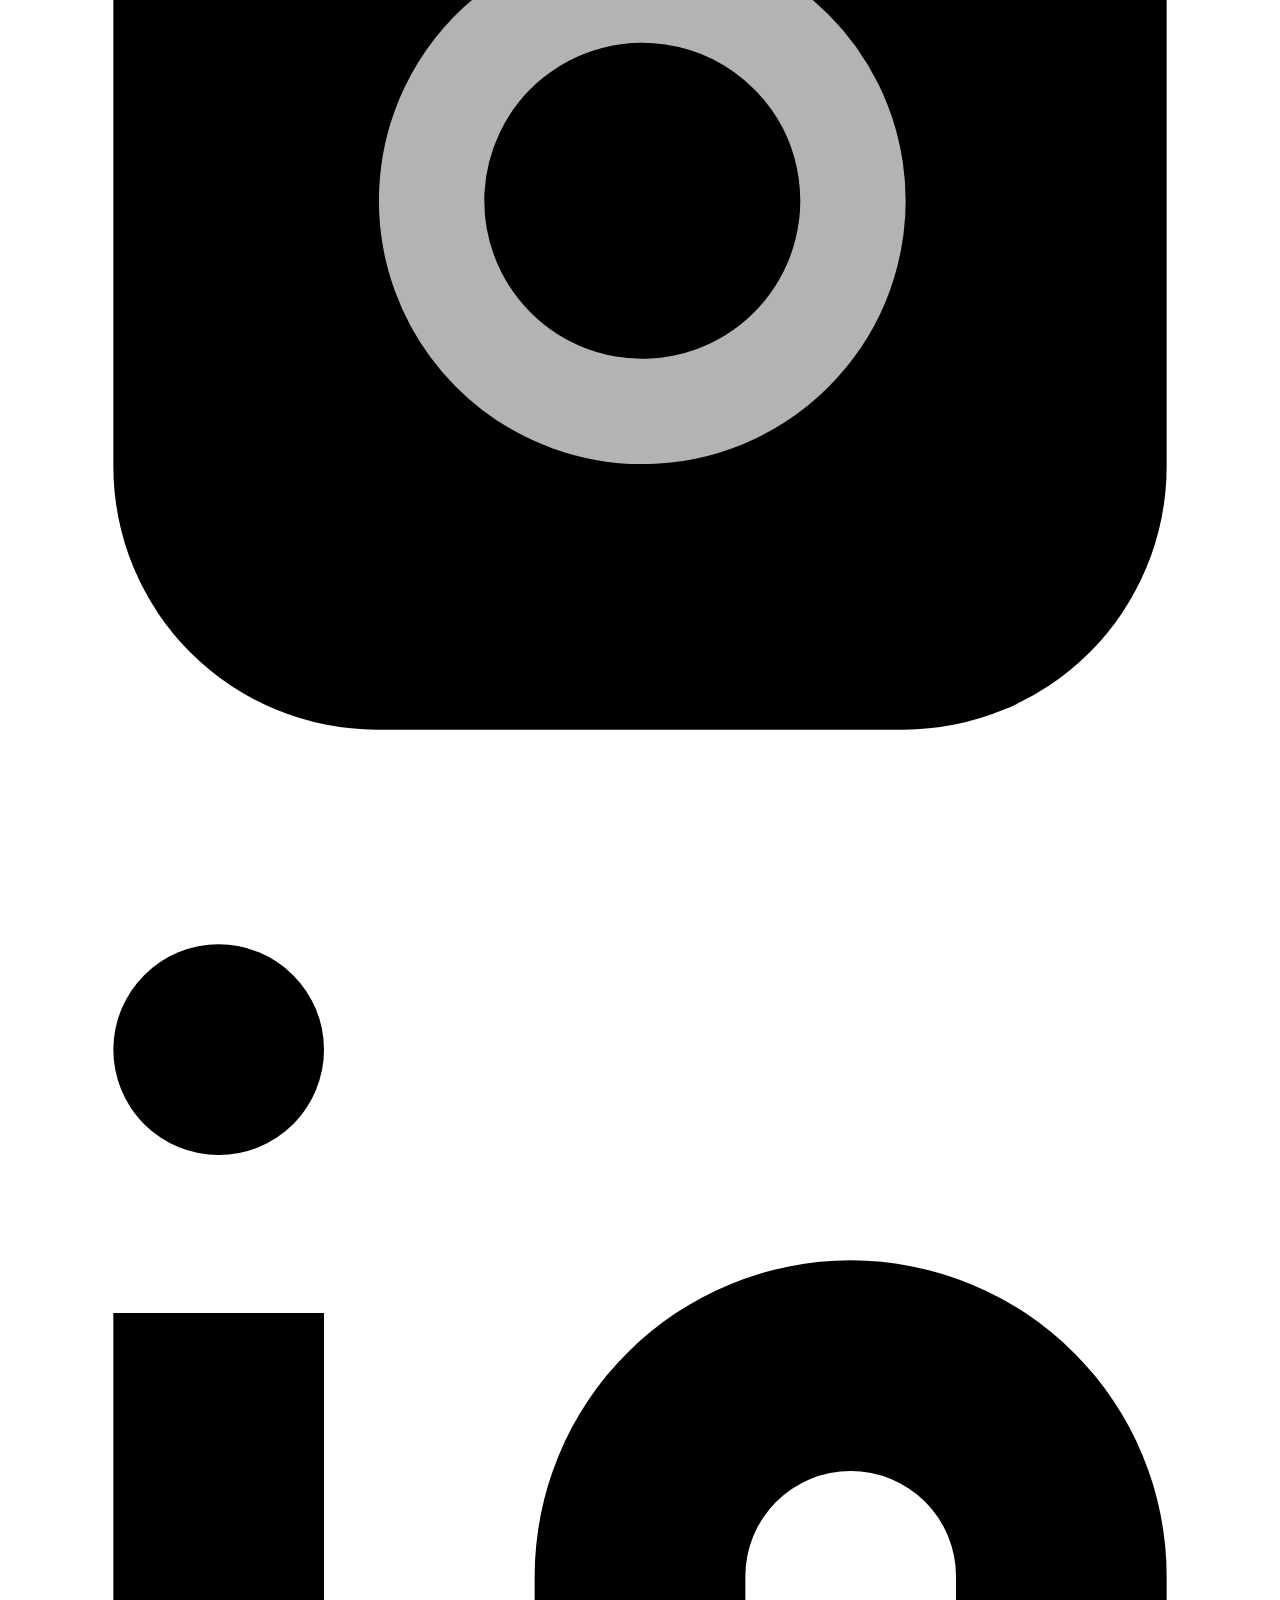
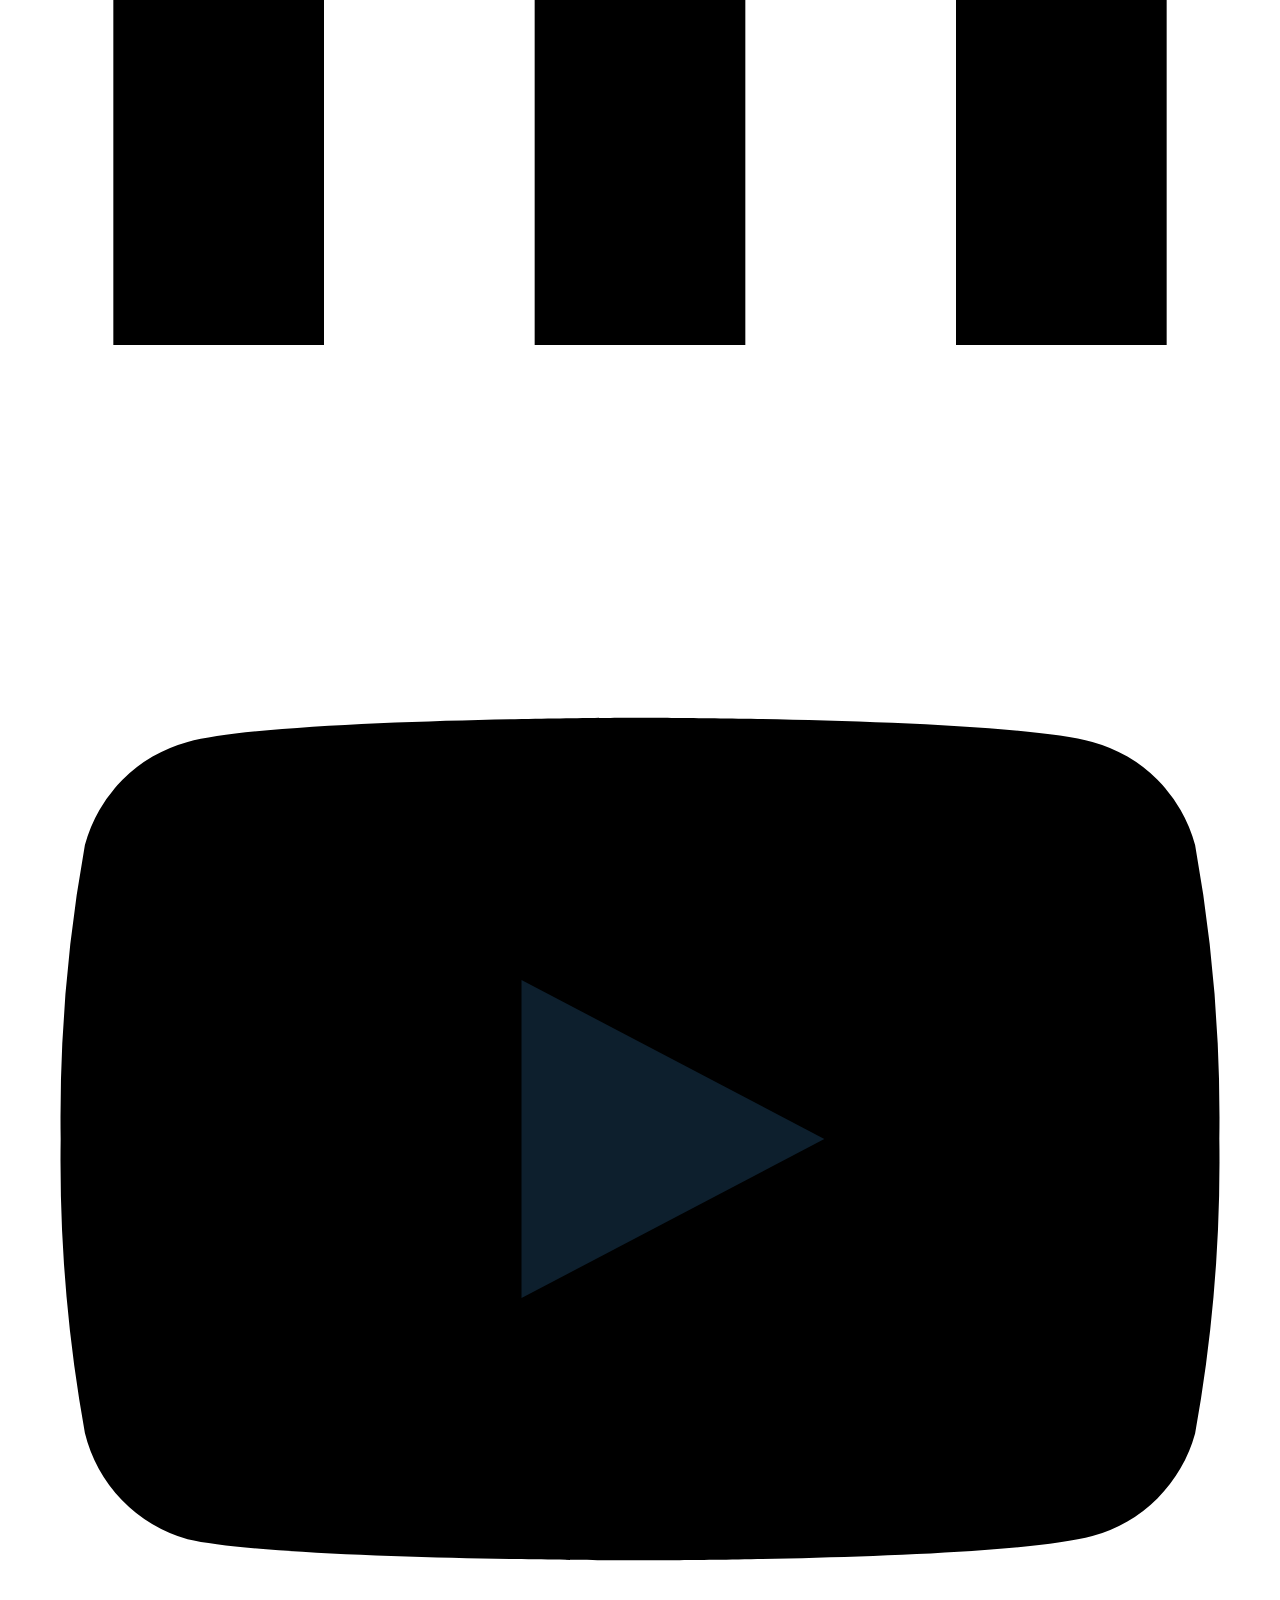
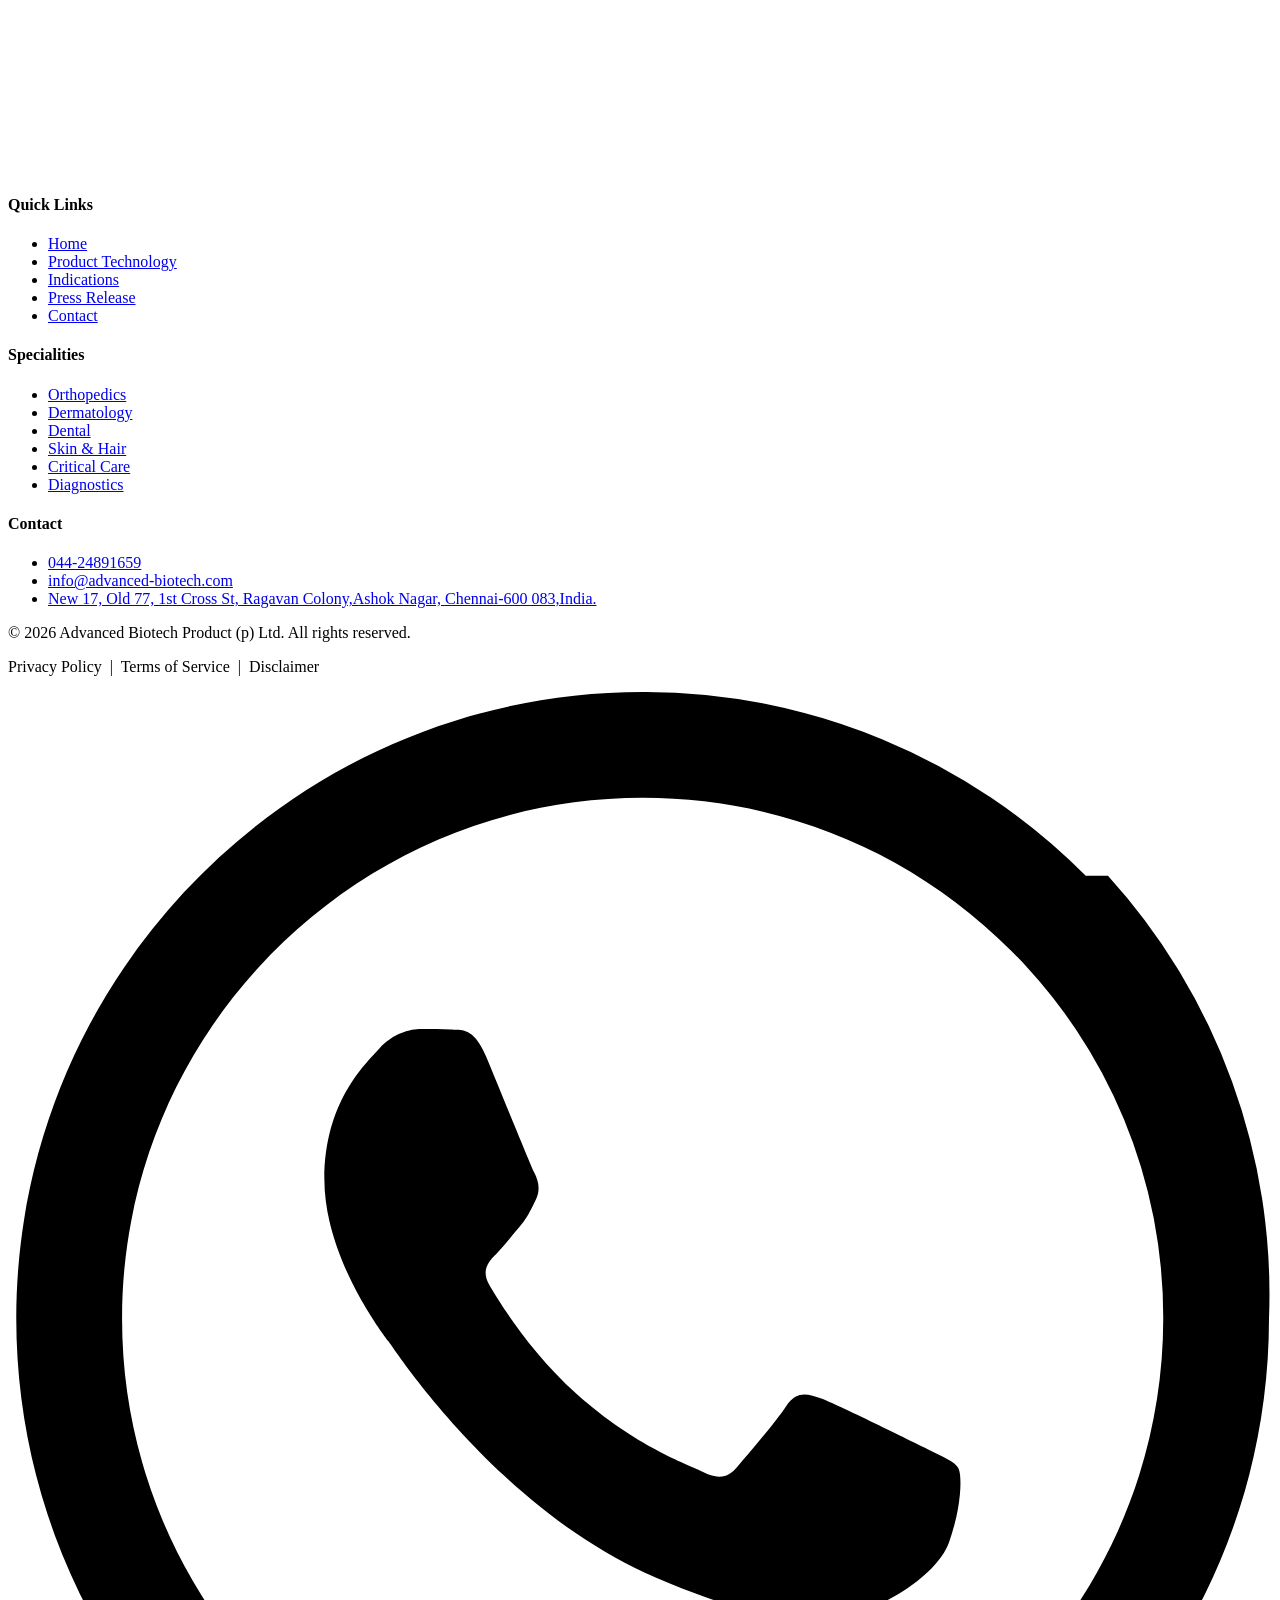
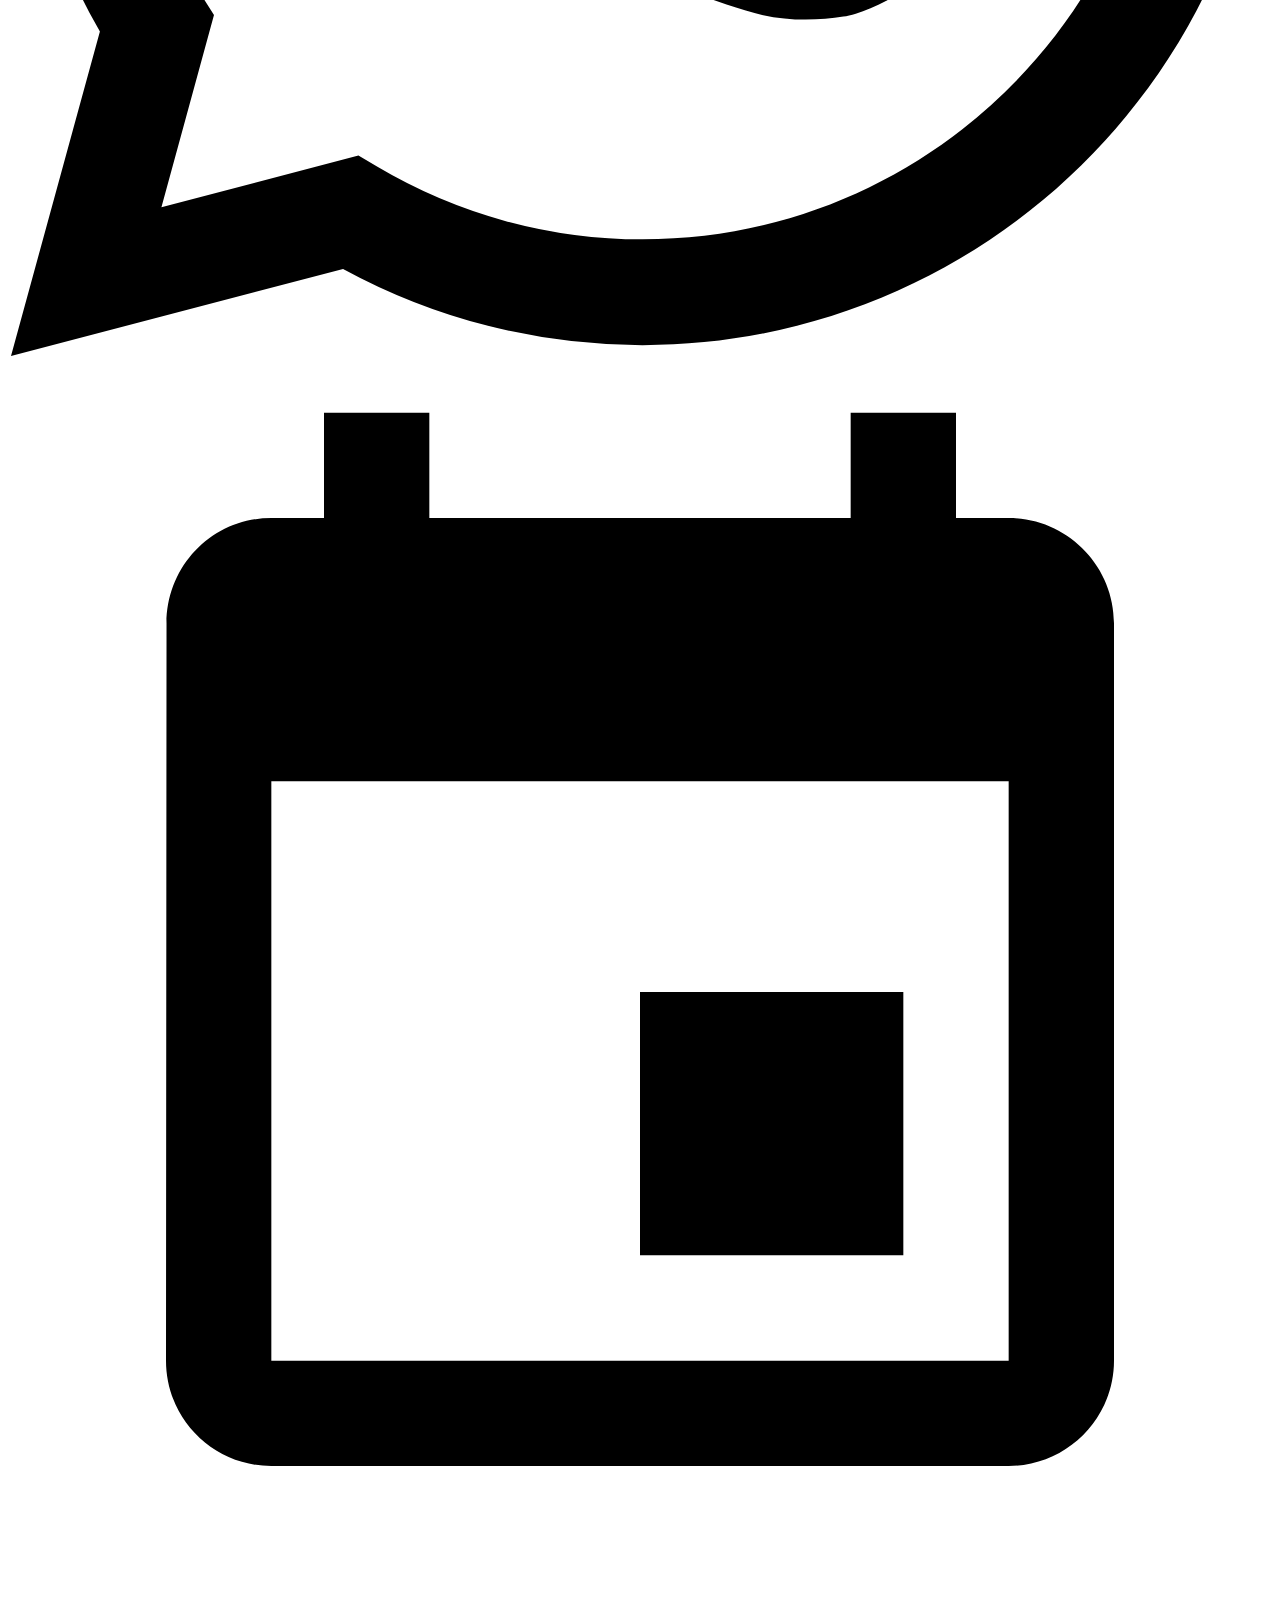
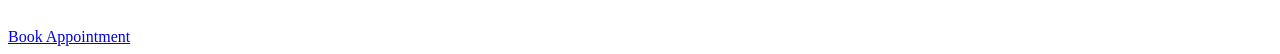
==== commit 897b1c02: "Fixed asset paths" ====
--- a/page/contact.html
+++ b/page/contact.html
@@ -11,8 +11,8 @@
   <link
     href="https://fonts.googleapis.com/css2?family=Playfair+Display:wght@400;600;700;800&family=DM+Sans:wght@300;400;500;600&family=Space+Grotesk:wght@400;500;600;700&display=swap"
     rel="stylesheet">
-  <link rel="stylesheet" href="/css/main.css">
-    <link rel="stylesheet" href="/css/contact.css">
+  <link rel="stylesheet" href="./css/main.css">
+    <link rel="stylesheet" href="./css/contact.css">
     <!-- FONT AWESOME -->
   <link rel="stylesheet" href="https://cdnjs.cloudflare.com/ajax/libs/font-awesome/6.5.2/css/all.min.css">
 </head>
@@ -25,18 +25,18 @@
 
         <!-- LOGO -->
         <a href="#" class="mv-nav-logo">
-            <img src="/Image/Logo.jpg" width="150" height="50" alt="MediVance Health Logo">
+            <img src="./image/Logo.jpg" width="150" height="50" alt="MediVance Health Logo">
         </a>
 
         <!-- NAV LINKS -->
         <ul class="mv-nav-links" id="mvNavMenu">
 
             <li class="mv-nav-item">
-                <a href="/index.html" class="mv-nav-link">Home</a>
-            </li>
-
-            <li class="mv-nav-item">
-                <a href="/Page/Product.html" class="mv-nav-link">Product Technology</a>
+                <a href="./index.html" class="mv-nav-link">Home</a>
+            </li>
+
+            <li class="mv-nav-item">
+                <a href="./page/product.html" class="mv-nav-link">Product Technology</a>
             </li>
 
             <!-- DROPDOWN -->
@@ -49,7 +49,7 @@
                 <ul class="mv-dropdown-menu">
 
                     <li class="mv-dropdown-item">
-                        <a href="/Page/dermal_surgical.html" class="mv-dropdown-link">Dermal Surgical</a>
+                        <a href="./page/dermal_surgical.html" class="mv-dropdown-link">Dermal Surgical</a>
                     </li>
 
                     <li class="mv-dropdown-item">
@@ -85,7 +85,7 @@
             </li>
 
             <li class="mv-nav-item">
-                <a href="/Page/contact.html" class="mv-nav-link">Contact</a>
+                <a href="./page/contact.html" class="mv-nav-link">Contact</a>
             </li>
 
             <li class="mv-nav-item">
@@ -217,11 +217,11 @@
       <div class="footer-col">
         <h4>Quick Links</h4>
         <ul>
-          <li><a href="/index.html">Home</a></li>
-          <li><a href="/Product.html">Product Technology</a></li>
+          <li><a href="./index.html">Home</a></li>
+          <li><a href="./page/product.html">Product Technology</a></li>
           <li><a href="#">Indications</a></li>
           <li><a href="#">Press Release</a></li>
-          <li><a href="/Page/contact.html">Contact</a></li>
+          <li><a href="./page/contact.html">Contact</a></li>
         </ul>
       </div>
       <div class="footer-col">
@@ -266,6 +266,6 @@
       Book Appointment
     </a>
   </div>
-  <script src="main_js.js"></script>
+  <script src="./js/main_js.js"></script>
 </body>
 </html>
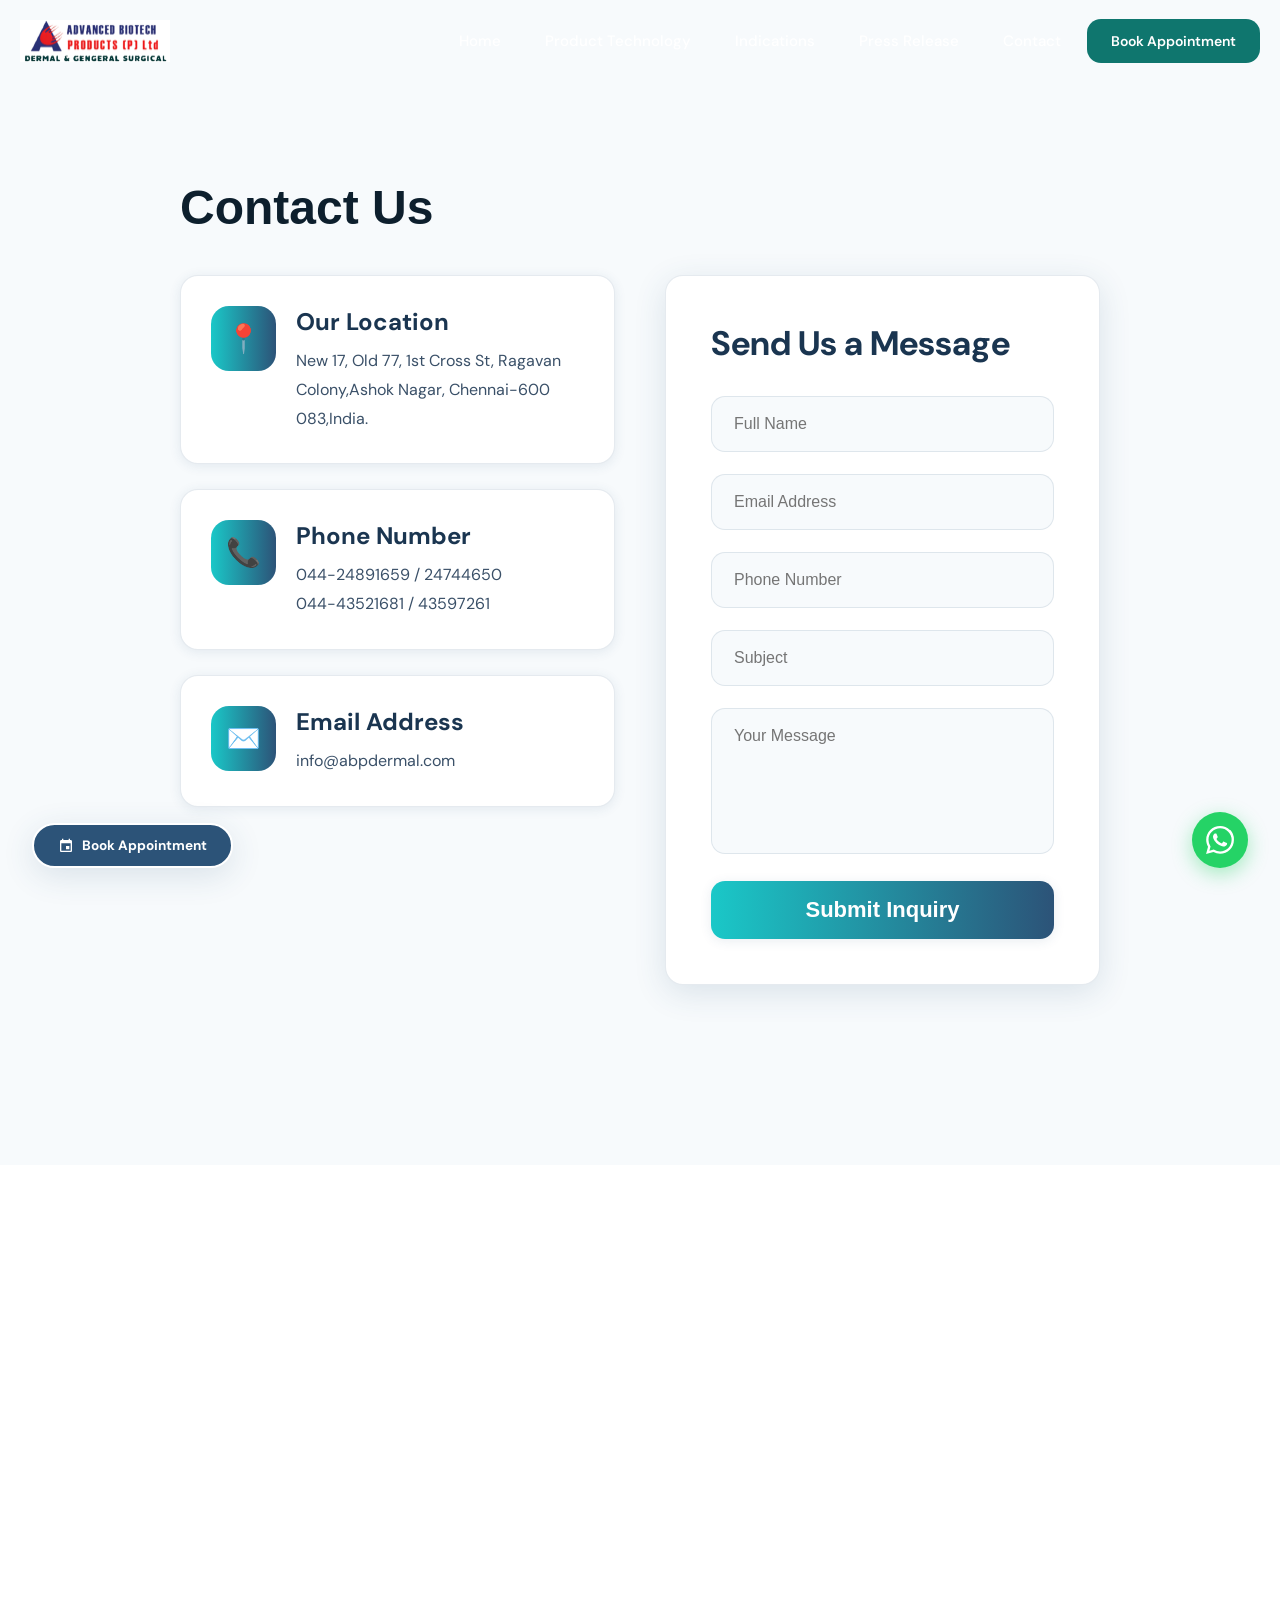
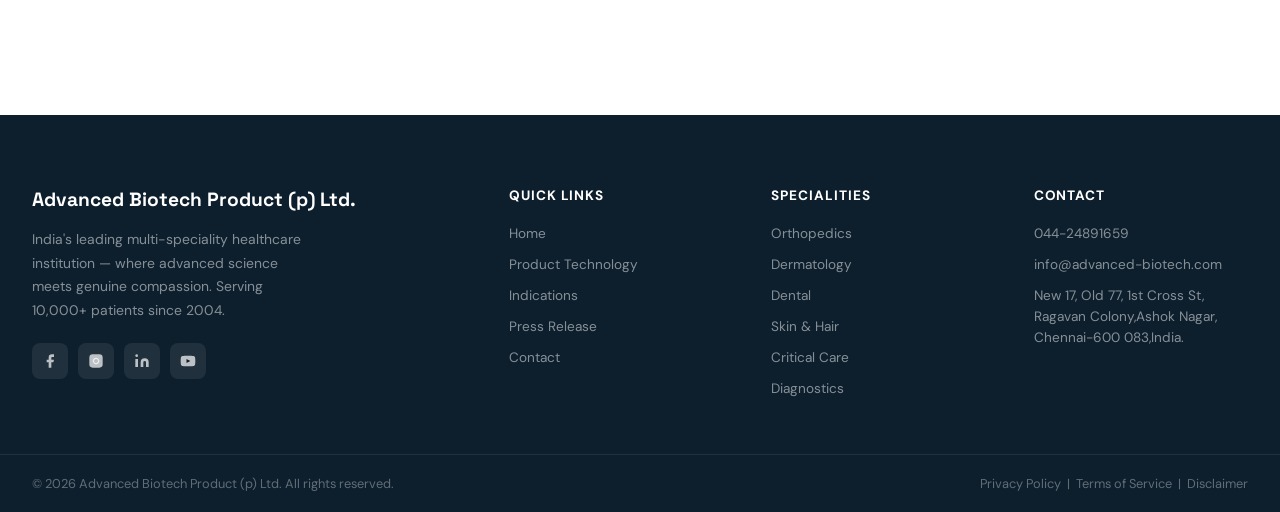
==== commit 76c216c9: "Fixed GitHub Pages paths" ====
--- a/page/contact.html
+++ b/page/contact.html
@@ -11,8 +11,8 @@
   <link
     href="https://fonts.googleapis.com/css2?family=Playfair+Display:wght@400;600;700;800&family=DM+Sans:wght@300;400;500;600&family=Space+Grotesk:wght@400;500;600;700&display=swap"
     rel="stylesheet">
-  <link rel="stylesheet" href="./css/main.css">
-    <link rel="stylesheet" href="./css/contact.css">
+  <link rel="stylesheet" href="../css/main.css">
+<link rel="stylesheet" href="../css/contact.css">
     <!-- FONT AWESOME -->
   <link rel="stylesheet" href="https://cdnjs.cloudflare.com/ajax/libs/font-awesome/6.5.2/css/all.min.css">
 </head>
@@ -25,18 +25,18 @@
 
         <!-- LOGO -->
         <a href="#" class="mv-nav-logo">
-            <img src="./image/Logo.jpg" width="150" height="50" alt="MediVance Health Logo">
+            <img src="../image/Logo.jpg" width="150" height="50" alt="MediVance Health Logo">
         </a>
 
         <!-- NAV LINKS -->
         <ul class="mv-nav-links" id="mvNavMenu">
 
             <li class="mv-nav-item">
-                <a href="./index.html" class="mv-nav-link">Home</a>
-            </li>
-
-            <li class="mv-nav-item">
-                <a href="./page/product.html" class="mv-nav-link">Product Technology</a>
+                <a href="../index.html" class="mv-nav-link">Home</a>
+            </li>
+
+            <li class="mv-nav-item">
+                <a href="../page/product.html" class="mv-nav-link">Product Technology</a>
             </li>
 
             <!-- DROPDOWN -->
@@ -49,7 +49,7 @@
                 <ul class="mv-dropdown-menu">
 
                     <li class="mv-dropdown-item">
-                        <a href="./page/dermal_surgical.html" class="mv-dropdown-link">Dermal Surgical</a>
+                        <a href="../page/dermal_surgical.html" class="mv-dropdown-link">Dermal Surgical</a>
                     </li>
 
                     <li class="mv-dropdown-item">
@@ -85,7 +85,7 @@
             </li>
 
             <li class="mv-nav-item">
-                <a href="./page/contact.html" class="mv-nav-link">Contact</a>
+                <a href="../page/contact.html" class="mv-nav-link">Contact</a>
             </li>
 
             <li class="mv-nav-item">
@@ -217,11 +217,11 @@
       <div class="footer-col">
         <h4>Quick Links</h4>
         <ul>
-          <li><a href="./index.html">Home</a></li>
-          <li><a href="./page/product.html">Product Technology</a></li>
+          <li><a href="../index.html">Home</a></li>
+          <li><a href="../page/product.html">Product Technology</a></li>
           <li><a href="#">Indications</a></li>
           <li><a href="#">Press Release</a></li>
-          <li><a href="./page/contact.html">Contact</a></li>
+          <li><a href="../page/contact.html">Contact</a></li>
         </ul>
       </div>
       <div class="footer-col">
@@ -266,6 +266,6 @@
       Book Appointment
     </a>
   </div>
-  <script src="./js/main_js.js"></script>
+  <script src="../js/main_js.js"></script>
 </body>
 </html>
--- a/css/main.css
+++ b/css/main.css
@@ -0,0 +1,2175 @@
+:root {
+    --navy: #1a3550;
+    --blue: #2C5378;
+    --blue-mid: #3a6fa3;
+    --cyan: #1ac8c8;
+    --cyan-light: #e4f7f7;
+    --mint: #a8e6e6;
+    --white: #ffffff;
+    --off-white: #f7fafc;
+    --text-dark: #0d1f2d;
+    --text-mid: #3a5068;
+    --text-light: #7a9bb5;
+    --border: rgba(44, 83, 120, 0.12);
+    --shadow-sm: 0 2px 12px rgba(44, 83, 120, 0.10);
+    --shadow-md: 0 8px 32px rgba(44, 83, 120, 0.14);
+    --shadow-lg: 0 20px 60px rgba(44, 83, 120, 0.18);
+    --glass: rgba(255, 255, 255, 0.82);
+    --gradient-hero: linear-gradient(135deg, #1a3550 0%, #2C5378 55%, #1a6b8a 100%);
+    --gradient-accent: linear-gradient(90deg, #1ac8c8, #2C5378);
+    --radius: 18px;
+    --radius-sm: 10px;
+}
+
+*,
+*::before,
+*::after {
+    box-sizing: border-box;
+    margin: 0;
+    padding: 0;
+}
+
+html {
+    scroll-behavior: smooth;
+    font-size: 16px;
+}
+
+body {
+    font-family: 'DM Sans', sans-serif;
+    color: var(--text-dark);
+    background: #fff;
+    overflow-x: hidden;
+}
+
+/* ─── SCROLLBAR ─── */
+::-webkit-scrollbar {
+    width: 5px;
+}
+
+::-webkit-scrollbar-track {
+    background: #f0f4f8;
+}
+
+::-webkit-scrollbar-thumb {
+    background: var(--blue);
+    border-radius: 10px;
+}
+
+/* ─────────────────────────────
+   MEDIVANCE NAVBAR
+───────────────────────────── */
+
+.mv-nav-wrap{
+    position:fixed;
+    top:0;
+    left:0;
+    width:100%;
+    z-index:9999;
+    transition:0.35s ease;
+    padding:0 20px;
+    box-sizing:border-box;
+}
+
+.mv-nav-wrap.mv-nav-solid{
+    background:rgba(255,255,255,0.96);
+    backdrop-filter:blur(18px);
+    box-shadow:0 8px 30px rgba(0,0,0,0.06);
+    border-bottom:1px solid rgba(0,0,0,0.06);
+}
+
+.mv-nav-inner{
+    max-width:1320px;
+    margin:auto;
+    height:82px;
+    display:flex;
+    align-items:center;
+    justify-content:space-between;
+    gap:20px;
+}
+
+/* LOGO */
+
+.mv-nav-logo{
+    display:flex;
+    align-items:center;
+    text-decoration:none;
+    flex-shrink:0;
+}
+
+.mv-nav-logo img{
+    width:auto;
+    max-width:150px;
+    height:auto;
+    display:block;
+}
+
+/* NAV LINKS */
+
+.mv-nav-links{
+    display:flex;
+    align-items:center;
+    gap:8px;
+    list-style:none;
+    margin:0;
+    padding:0;
+}
+
+.mv-nav-item{
+    position:relative;
+}
+
+.mv-nav-link{
+    position:relative;
+    display:flex;
+    align-items:center;
+    justify-content:center;
+    text-decoration:none;
+    font-size:15px;
+    font-weight:500;
+    color:#ffffff;
+    padding:12px 18px;
+    border-radius:12px;
+    transition:0.3s ease;
+    white-space:nowrap;
+}
+
+.mv-nav-wrap.mv-nav-solid .mv-nav-link{
+    color:#1e293b;
+}
+
+.mv-nav-link:hover{
+    background:rgba(255,255,255,0.12);
+    color:#ffffff;
+}
+
+.mv-nav-wrap.mv-nav-solid .mv-nav-link:hover{
+    background:#f1f5f9;
+    color:#0f172a;
+}
+
+/* CTA */
+
+.mv-nav-btn{
+    display:inline-flex;
+    align-items:center;
+    justify-content:center;
+    padding:13px 24px;
+    background:#0f766e;
+    color:#ffffff;
+    border-radius:14px;
+    text-decoration:none;
+    font-size:14px;
+    font-weight:600;
+    transition:0.3s ease;
+}
+
+.mv-nav-btn:hover{
+    background:#115e59;
+    transform:translateY(-2px);
+    color:#ffffff;
+}
+
+/* DESKTOP DROPDOWN */
+
+.mv-dropdown-menu{
+    position:absolute;
+    top:115%;
+    left:0;
+    min-width:260px;
+    background:#ffffff;
+    border-radius:18px;
+    padding:14px;
+    list-style:none;
+    margin:0;
+    opacity:0;
+    visibility:hidden;
+    transform:translateY(10px);
+    transition:0.3s ease;
+    box-shadow:0 18px 50px rgba(0,0,0,0.08);
+    border:1px solid rgba(0,0,0,0.05);
+}
+
+.mv-has-dropdown:hover .mv-dropdown-menu{
+    opacity:1;
+    visibility:visible;
+    transform:translateY(0);
+}
+
+.mv-dropdown-item{
+    width:100%;
+}
+
+.mv-dropdown-link{
+    display:block;
+    padding:12px 14px;
+    border-radius:12px;
+    text-decoration:none;
+    color:#334155;
+    font-size:14px;
+    transition:0.25s ease;
+}
+
+.mv-dropdown-link:hover{
+    background:#f8fafc;
+    color:#0f172a;
+}
+
+/* MOBILE TOGGLE */
+
+.mv-mobile-toggle{
+    width:48px;
+    height:48px;
+    display:none;
+    align-items:center;
+    justify-content:center;
+    border-radius:12px;
+    cursor:pointer;
+    transition:0.3s ease;
+}
+
+.mv-mobile-toggle i{
+    font-size:22px;
+    color:#ffffff;
+    transition:0.3s ease;
+}
+
+.mv-nav-wrap.mv-nav-solid .mv-mobile-toggle i{
+    color:#0f172a;
+}
+
+/* MOBILE */
+
+@media(max-width:992px){
+
+    .mv-mobile-toggle{
+        display:flex;
+        z-index:10001;
+        background:#0F766E;
+    }
+
+    .mv-nav-links{
+        position:fixed;
+        top:0;
+        right:-100%;
+        width:320px;
+        height:100vh;
+        background:#ffffff;
+        flex-direction:column;
+        align-items:flex-start;
+        justify-content:flex-start;
+        padding:110px 24px 40px;
+        gap:10px;
+        transition:0.45s cubic-bezier(.77,0,.18,1);
+        box-shadow:-10px 0 40px rgba(0,0,0,0.08);
+        overflow-y:auto;
+    }
+
+    .mv-nav-links.mv-menu-active{
+        right:0;
+    }
+
+    .mv-nav-item{
+        width:100%;
+    }
+
+    .mv-nav-link{
+        width:100%;
+        justify-content:space-between;
+        color:#0f172a !important;
+        background:#f8fafc;
+        padding:16px 18px;
+        border-radius:14px;
+    }
+
+    .mv-nav-btn{
+        width:100%;
+        margin-top:10px;
+    }
+
+    /* MOBILE DROPDOWN */
+
+    .mv-has-dropdown .mv-nav-link::after{
+        content:"\f107";
+        font-family:"Font Awesome 6 Free";
+        font-weight:900;
+        font-size:14px;
+        transition:0.3s ease;
+    }
+
+    .mv-has-dropdown.active .mv-nav-link::after{
+        transform:rotate(180deg);
+    }
+
+    .mv-dropdown-menu{
+        position:relative;
+        top:0;
+        left:0;
+        width:100%;
+        min-width:100%;
+        opacity:1;
+        visibility:visible;
+        transform:none;
+        box-shadow:none;
+        border:none;
+        border-radius:14px;
+        padding:8px 0 0 12px;
+        display:none;
+        background:transparent;
+    }
+
+    .mv-has-dropdown.active .mv-dropdown-menu{
+        display:block;
+        animation:mvDropdownFade 0.35s ease;
+    }
+
+    .mv-dropdown-link{
+        display:block;
+        width:100%;
+        padding:14px 16px;
+        border-radius:12px;
+        background:#f8fafc;
+        color:#0f172a;
+        font-size:14px;
+        margin-bottom:8px;
+        text-decoration:none;
+        transition:0.3s ease;
+    }
+
+    .mv-dropdown-link:hover{
+        background:#e2e8f0;
+    }
+
+}
+
+/* BODY LOCK */
+
+.mv-body-lock{
+    overflow:hidden;
+}
+
+/* DROPDOWN ANIMATION */
+
+@keyframes mvDropdownFade{
+
+    from{
+        opacity:0;
+        transform:translateY(-8px);
+    }
+
+    to{
+        opacity:1;
+        transform:translateY(0);
+    }
+
+}
+
+
+/* ─── HERO ─── */
+#hero {
+    min-height: 100vh;
+    background: var(--gradient-hero);
+    position: relative;
+    display: flex;
+    align-items: center;
+    overflow: hidden;
+}
+
+.hero-bg-shapes {
+    position: absolute;
+    inset: 0;
+    pointer-events: none;
+}
+
+.hero-circle {
+    position: absolute;
+    border-radius: 50%;
+    opacity: .07;
+}
+
+.hc1 {
+    width: 600px;
+    height: 600px;
+    background: var(--cyan);
+    top: -200px;
+    right: -100px;
+}
+
+.hc2 {
+    width: 400px;
+    height: 400px;
+    background: #fff;
+    bottom: -100px;
+    left: -80px;
+}
+
+.hc3 {
+    width: 250px;
+    height: 250px;
+    background: var(--cyan);
+    top: 40%;
+    right: 30%;
+}
+
+.hero-grid {
+    max-width: 1280px;
+    margin: 0 auto;
+    padding: 120px 32px 80px;
+    display: grid;
+    grid-template-columns: 1fr 420px;
+    gap: 60px;
+    align-items: center;
+    position: relative;
+    z-index: 2;
+}
+
+.hero-badge {
+    display: inline-flex;
+    align-items: center;
+    gap: 8px;
+    background: rgba(26, 200, 200, .15);
+    border: 1px solid rgba(26, 200, 200, .3);
+    border-radius: 50px;
+    padding: 6px 16px;
+    margin-bottom: 24px;
+}
+
+.hero-badge span {
+    font-size: .78rem;
+    font-weight: 600;
+    color: var(--cyan);
+    letter-spacing: .06em;
+    text-transform: uppercase;
+}
+
+.hero-badge-dot {
+    width: 7px;
+    height: 7px;
+    background: var(--cyan);
+    border-radius: 50%;
+    animation: pulse 2s infinite;
+}
+
+@keyframes pulse {
+
+    0%,
+    100% {
+        transform: scale(1);
+        opacity: 1;
+    }
+
+    50% {
+        transform: scale(1.4);
+        opacity: .6;
+    }
+}
+
+.hero-h1 {
+    font-family: 'Playfair Display', serif;
+    font-size: clamp(2.4rem, 5vw, 3.6rem);
+    font-weight: 800;
+    color: #fff;
+    line-height: 1.15;
+    margin-bottom: 20px;
+}
+
+.hero-h1 em {
+    font-style: normal;
+    color: var(--cyan);
+}
+
+.hero-sub {
+    font-size: 1.05rem;
+    color: rgba(255, 255, 255, .75);
+    line-height: 1.7;
+    max-width: 520px;
+    margin-bottom: 36px;
+}
+
+.hero-btns {
+    display: flex;
+    flex-wrap: wrap;
+    gap: 12px;
+    margin-bottom: 48px;
+}
+
+.btn-primary {
+    background: var(--cyan);
+    color: var(--navy);
+    padding: 14px 32px;
+    border-radius: 50px;
+    font-weight: 700;
+    font-size: .92rem;
+    text-decoration: none;
+    display: inline-flex;
+    align-items: center;
+    gap: 8px;
+    transition: all .25s;
+    box-shadow: 0 6px 24px rgba(26, 200, 200, .35);
+}
+
+.btn-primary:hover {
+    background: #fff;
+    transform: translateY(-2px);
+    box-shadow: 0 10px 30px rgba(26, 200, 200, .4);
+}
+
+.btn-ghost {
+    border: 1.5px solid rgba(255, 255, 255, .45);
+    color: #fff;
+    padding: 13px 28px;
+    border-radius: 50px;
+    font-weight: 500;
+    font-size: .92rem;
+    text-decoration: none;
+    display: inline-flex;
+    align-items: center;
+    gap: 8px;
+    transition: all .25s;
+}
+
+.btn-ghost:hover {
+    background: rgba(255, 255, 255, .1);
+    border-color: rgba(255, 255, 255, .7);
+}
+
+.btn-wa {
+    background: #25D366;
+    color: #fff;
+    padding: 13px 28px;
+    border-radius: 50px;
+    font-weight: 600;
+    font-size: .92rem;
+    text-decoration: none;
+    display: inline-flex;
+    align-items: center;
+    gap: 8px;
+    transition: all .25s;
+}
+
+.btn-wa:hover {
+    background: #1ebe5d;
+    transform: translateY(-2px);
+}
+
+.hero-trust {
+    display: flex;
+    align-items: center;
+    gap: 20px;
+    flex-wrap: wrap;
+}
+
+.trust-item {
+    display: flex;
+    align-items: center;
+    gap: 8px;
+}
+
+.trust-item .ti-icon {
+    width: 32px;
+    height: 32px;
+    background: rgba(255, 255, 255, .12);
+    border-radius: 8px;
+    display: flex;
+    align-items: center;
+    justify-content: center;
+}
+
+.trust-item .ti-icon svg {
+    width: 16px;
+    height: 16px;
+    fill: var(--cyan);
+}
+
+.trust-item span {
+    font-size: .8rem;
+    color: rgba(255, 255, 255, .7);
+    font-weight: 500;
+}
+
+/* Floating Form */
+.image-box{
+    position: relative;
+    overflow: hidden;
+    border-radius: 30px;
+}
+
+/* Main Image */
+
+.image-box img{
+    width: 100%;
+    display: block;
+    transition: transform 0.6s ease;
+}
+
+/* Fade Overlay */
+
+.image-box::after{
+    content: "";
+    position: absolute;
+    inset: 0;
+
+    background: linear-gradient(
+        to top,
+        rgba(26,53,80,0.75) 0%,
+        rgba(26,53,80,0.35) 35%,
+        rgba(26,53,80,0.05) 70%,
+        rgba(26,53,80,0) 100%
+    );
+
+    opacity: 1;
+    transition: opacity 0.5s ease;
+}
+
+/* Hover Zoom */
+
+.image-box:hover img{
+    transform: scale(1.05);
+}
+
+/* Hover Fade */
+
+.image-box:hover::after{
+    opacity: 0.7;
+}
+
+
+/* .hero-form-card {
+    background: var(--glass);
+    backdrop-filter: blur(20px);
+    border: 1px solid rgba(255, 255, 255, .6);
+    border-radius: 24px;
+    padding: 36px 32px;
+    box-shadow: var(--shadow-lg);
+}
+
+.form-tag {
+    font-size: .75rem;
+    font-weight: 700;
+    color: var(--blue);
+    text-transform: uppercase;
+    letter-spacing: .08em;
+    margin-bottom: 6px;
+}
+
+.form-title {
+    font-family: 'Playfair Display', serif;
+    font-size: 1.4rem;
+    font-weight: 700;
+    color: var(--navy);
+    margin-bottom: 24px;
+}
+
+.form-group {
+    margin-bottom: 14px;
+}
+
+.form-group label {
+    font-size: .8rem;
+    font-weight: 600;
+    color: var(--text-mid);
+    display: block;
+    margin-bottom: 5px;
+}
+
+.form-group input,
+.form-group select {
+    width: 100%;
+    padding: 11px 14px;
+    border: 1.5px solid var(--border);
+    border-radius: 10px;
+    font-size: .9rem;
+    color: var(--text-dark);
+    background: #fff;
+    outline: none;
+    transition: border .2s;
+}
+
+.form-group input:focus,
+.form-group select:focus {
+    border-color: var(--blue);
+}
+
+.form-row {
+    display: grid;
+    grid-template-columns: 1fr 1fr;
+    gap: 12px;
+}
+
+.btn-form {
+    width: 100%;
+    background: var(--gradient-accent);
+    color: #fff;
+    padding: 13px;
+    border: none;
+    border-radius: 50px;
+    font-size: .95rem;
+    font-weight: 700;
+    cursor: pointer;
+    margin-top: 6px;
+    transition: opacity .2s;
+}
+
+.btn-form:hover {
+    opacity: .9;
+} */
+
+/* ─── STATS BAND ─── */
+.stats-band {
+    background: var(--navy);
+    padding: 56px 0;
+}
+
+.stats-inner {
+    max-width: 1280px;
+    margin: 0 auto;
+    padding: 0 32px;
+    display: grid;
+    grid-template-columns: repeat(4, 1fr);
+    gap: 24px;
+}
+
+.stat-item {
+    text-align: center;
+    padding: 28px 20px;
+    border-right: 1px solid rgba(255, 255, 255, .1);
+}
+
+.stat-item:last-child {
+    border-right: none;
+}
+
+.stat-num {
+    font-family: 'Space Grotesk', sans-serif;
+    font-size: 2.8rem;
+    font-weight: 700;
+    color: var(--cyan);
+    display: block;
+}
+
+.stat-label {
+    font-size: .9rem;
+    color: rgba(255, 255, 255, .65);
+    margin-top: 4px;
+}
+
+/* ─── TRUST BELT ─── */
+.trust-belt {
+    background: var(--off-white);
+    padding: 40px 0;
+    border-bottom: 1px solid var(--border);
+}
+
+.trust-belt-inner {
+    max-width: 1280px;
+    margin: 0 auto;
+    padding: 0 32px;
+    display: flex;
+    align-items: center;
+    justify-content: space-between;
+    flex-wrap: wrap;
+    gap: 20px;
+}
+
+.trust-belt-label {
+    font-size: .8rem;
+    font-weight: 700;
+    color: var(--text-light);
+    text-transform: uppercase;
+    letter-spacing: .1em;
+}
+
+.cert-logos {
+    display: flex;
+    align-items: center;
+    gap: 32px;
+    flex-wrap: wrap;
+}
+
+.cert-badge {
+    display: flex;
+    align-items: center;
+    gap: 8px;
+    padding: 10px 18px;
+    background: #fff;
+    border: 1px solid var(--border);
+    border-radius: 10px;
+    box-shadow: var(--shadow-sm);
+}
+
+.cert-badge svg {
+    width: 20px;
+    height: 20px;
+}
+
+.cert-badge span {
+    font-size: .8rem;
+    font-weight: 600;
+    color: var(--text-mid);
+}
+
+/* ─── SECTION COMMONS ─── */
+section {
+    padding: 96px 0;
+}
+
+.section-inner {
+    max-width: 1280px;
+    margin: 0 auto;
+    padding: 0 32px;
+}
+
+.section-tag {
+    font-size: .75rem;
+    font-weight: 700;
+    color: var(--cyan);
+    text-transform: uppercase;
+    letter-spacing: .1em;
+    display: block;
+    margin-bottom: 10px;
+}
+
+.section-h2 {
+    font-family: 'Playfair Display', serif;
+    font-size: clamp(1.8rem, 3.5vw, 2.6rem);
+    font-weight: 700;
+    color: var(--navy);
+    line-height: 1.2;
+    margin-bottom: 16px;
+}
+
+.section-sub {
+    font-size: 1rem;
+    color: var(--text-mid);
+    line-height: 1.7;
+    max-width: 580px;
+}
+
+.section-header {
+    margin-bottom: 56px;
+}
+
+.section-header.center {
+    text-align: center;
+}
+
+.section-header.center .section-sub {
+    margin: 0 auto;
+}
+
+.divider {
+    width: 52px;
+    height: 3px;
+    background: var(--gradient-accent);
+    border-radius: 3px;
+    margin: 16px 0;
+}
+
+.divider.center {
+    margin: 16px auto;
+}
+
+/* ─── ABOUT ─── */
+#about {
+    background: #fff;
+}
+
+.about-grid {
+    display: grid;
+    grid-template-columns: 1fr 1fr;
+    gap: 72px;
+    align-items: center;
+}
+
+.about-img {
+    position: relative;
+}
+
+.about-img-main {
+    width: 100%;
+    border-radius: 24px;
+    overflow: hidden;
+    aspect-ratio: 4/5;
+    background: linear-gradient(135deg, var(--blue) 0%, var(--navy) 100%);
+    display: flex;
+    align-items: center;
+    justify-content: center;
+}
+
+.about-img-main svg {
+    width: 120px;
+    height: 120px;
+    fill: rgba(255, 255, 255, .15);
+}
+
+.about-img-float {
+    position: absolute;
+    bottom: -24px;
+    right: -24px;
+    background: #fff;
+    border-radius: 18px;
+    padding: 20px 24px;
+    box-shadow: var(--shadow-md);
+    display: flex;
+    align-items: center;
+    gap: 14px;
+}
+
+.aif-icon {
+    width: 44px;
+    height: 44px;
+    background: var(--cyan-light);
+    border-radius: 12px;
+    display: flex;
+    align-items: center;
+    justify-content: center;
+}
+
+.aif-icon svg {
+    width: 22px;
+    height: 22px;
+    fill: var(--cyan);
+}
+
+.aif-label {
+    font-size: .75rem;
+    color: var(--text-light);
+}
+
+.aif-val {
+    font-size: 1.1rem;
+    font-weight: 700;
+    color: var(--navy);
+}
+
+.about-content .tags {
+    display: flex;
+    flex-wrap: wrap;
+    gap: 8px;
+    margin: 24px 0;
+}
+
+.about-tag {
+    padding: 6px 16px;
+    background: var(--cyan-light);
+    border-radius: 50px;
+    font-size: .8rem;
+    font-weight: 600;
+    color: var(--blue);
+}
+
+.about-list {
+    list-style: none;
+    display: grid;
+    grid-template-columns: 1fr 1fr;
+    gap: 12px;
+    margin-top: 24px;
+}
+
+.about-list li {
+    display: flex;
+    align-items: flex-start;
+    gap: 10px;
+    font-size: .9rem;
+    color: var(--text-mid);
+}
+
+.about-list li::before {
+    content: '✓';
+    width: 22px;
+    height: 22px;
+    background: var(--cyan-light);
+    color: var(--cyan);
+    border-radius: 50%;
+    display: flex;
+    align-items: center;
+    justify-content: center;
+    font-size: .75rem;
+    font-weight: 700;
+    flex-shrink: 0;
+    margin-top: 1px;
+}
+
+/* ─── SERVICES ─── */
+#services {
+    background: var(--off-white);
+}
+
+.services-grid {
+    display: grid;
+    grid-template-columns: repeat(4, 1fr);
+    gap: 20px;
+}
+
+.service-card {
+    background: #fff;
+    border-radius: var(--radius);
+    padding: 28px 24px;
+    border: 1px solid var(--border);
+    transition: all .3s;
+    cursor: pointer;
+    position: relative;
+    overflow: hidden;
+}
+
+.service-card::after {
+    content: '';
+    position: absolute;
+    inset: 0;
+    background: linear-gradient(135deg, var(--blue), var(--cyan));
+    opacity: 0;
+    transition: .3s;
+}
+
+.service-card:hover::after {
+    opacity: 1;
+}
+
+.service-card:hover {
+    transform: translateY(-6px);
+    box-shadow: var(--shadow-lg);
+}
+
+.sc-content {
+    position: relative;
+    z-index: 1;
+}
+
+.sc-icon {
+    width: 52px;
+    height: 52px;
+    background: var(--cyan-light);
+    border-radius: 14px;
+    display: flex;
+    align-items: center;
+    justify-content: center;
+    margin-bottom: 16px;
+    transition: .3s;
+}
+
+.service-card:hover .sc-icon {
+    background: rgba(255, 255, 255, .2);
+}
+
+.sc-icon svg {
+    width: 26px;
+    height: 26px;
+    fill: var(--blue);
+    transition: .3s;
+}
+
+.service-card:hover .sc-icon svg {
+    fill: #fff;
+}
+
+.sc-title {
+    font-size: 1rem;
+    font-weight: 700;
+    color: var(--navy);
+    margin-bottom: 8px;
+    transition: .3s;
+}
+
+.service-card:hover .sc-title {
+    color: #fff;
+}
+
+.sc-desc {
+    font-size: .84rem;
+    color: var(--text-mid);
+    line-height: 1.6;
+    margin-bottom: 16px;
+    transition: .3s;
+}
+
+.service-card:hover .sc-desc {
+    color: rgba(255, 255, 255, .8);
+}
+
+.sc-link {
+    font-size: .82rem;
+    font-weight: 600;
+    color: var(--blue);
+    text-decoration: none;
+    display: inline-flex;
+    align-items: center;
+    gap: 5px;
+    transition: .3s;
+}
+
+.service-card:hover .sc-link {
+    color: #fff;
+}
+
+/* ─── TREATMENTS ─── */
+#treatments {
+    background: #fff;
+}
+
+.treatments-grid {
+    display: grid;
+    grid-template-columns: repeat(3, 1fr);
+    gap: 28px;
+}
+
+.treatment-card {
+    border-radius: var(--radius);
+    overflow: hidden;
+    border: 1px solid var(--border);
+    transition: all .3s;
+}
+
+.treatment-card:hover {
+    transform: translateY(-4px);
+    box-shadow: var(--shadow-md);
+}
+
+.tc-thumb {
+    height: 200px;
+    background: linear-gradient(135deg, var(--blue) 0%, var(--navy) 100%);
+    display: flex;
+    align-items: center;
+    justify-content: center;
+    position: relative;
+    overflow: hidden;
+}
+
+.tc-thumb-bg {
+    font-size: 80px;
+    opacity: .15;
+    position: absolute;
+}
+
+.tc-badge {
+    position: absolute;
+    top: 14px;
+    right: 14px;
+    background: var(--cyan);
+    color: var(--navy);
+    font-size: .72rem;
+    font-weight: 700;
+    padding: 5px 12px;
+    border-radius: 50px;
+}
+
+.tc-thumb svg {
+    width: 60px;
+    height: 60px;
+    fill: rgba(255, 255, 255, .4);
+    position: relative;
+    z-index: 1;
+}
+
+.tc-body {
+    padding: 24px;
+}
+
+.tc-title {
+    font-size: 1.05rem;
+    font-weight: 700;
+    color: var(--navy);
+    margin-bottom: 8px;
+}
+
+.tc-desc {
+    font-size: .85rem;
+    color: var(--text-mid);
+    line-height: 1.65;
+    margin-bottom: 16px;
+}
+
+.tc-tags {
+    display: flex;
+    flex-wrap: wrap;
+    gap: 6px;
+    margin-bottom: 16px;
+}
+
+.tc-tag {
+    font-size: .74rem;
+    padding: 4px 12px;
+    background: var(--cyan-light);
+    border-radius: 50px;
+    color: var(--blue);
+    font-weight: 500;
+}
+
+.tc-cta {
+    display: inline-flex;
+    align-items: center;
+    gap: 6px;
+    font-size: .84rem;
+    font-weight: 600;
+    color: var(--blue);
+    text-decoration: none;
+    transition: .2s;
+}
+
+.tc-cta:hover {
+    color: var(--cyan);
+}
+
+/* ─── WHY CHOOSE US ─── */
+#why {
+    background: var(--navy);
+    position: relative;
+    overflow: hidden;
+}
+
+#why::before {
+    content: '';
+    position: absolute;
+    top: -200px;
+    right: -200px;
+    width: 600px;
+    height: 600px;
+    background: rgba(26, 200, 200, .05);
+    border-radius: 50%;
+}
+
+.why-grid {
+    display: grid;
+    grid-template-columns: repeat(3, 1fr);
+    gap: 28px;
+}
+
+.why-card {
+    background: rgba(255, 255, 255, .05);
+    border: 1px solid rgba(255, 255, 255, .08);
+    border-radius: var(--radius);
+    padding: 32px 26px;
+    transition: all .3s;
+}
+
+.why-card:hover {
+    background: rgba(255, 255, 255, .1);
+    transform: translateY(-4px);
+}
+
+.wc-icon {
+    width: 54px;
+    height: 54px;
+    background: rgba(26, 200, 200, .15);
+    border-radius: 14px;
+    display: flex;
+    align-items: center;
+    justify-content: center;
+    margin-bottom: 18px;
+}
+
+.wc-icon svg {
+    width: 26px;
+    height: 26px;
+    fill: var(--cyan);
+}
+
+.wc-title {
+    font-size: 1.05rem;
+    font-weight: 700;
+    color: #fff;
+    margin-bottom: 10px;
+}
+
+.wc-desc {
+    font-size: .86rem;
+    color: rgba(255, 255, 255, .6);
+    line-height: 1.65;
+}
+
+/* ─── DOCTORS ─── */
+#team {
+    background: var(--off-white);
+}
+
+.team-grid {
+    display: grid;
+    grid-template-columns: repeat(4, 1fr);
+    gap: 24px;
+}
+
+.doctor-card {
+    background: #fff;
+    border-radius: var(--radius);
+    overflow: hidden;
+    border: 1px solid var(--border);
+    transition: all .3s;
+}
+
+.doctor-card:hover {
+    transform: translateY(-5px);
+    box-shadow: var(--shadow-md);
+}
+
+.dc-photo {
+    height: 220px;
+    background: linear-gradient(160deg, var(--blue-mid) 0%, var(--navy) 100%);
+    display: flex;
+    align-items: center;
+    justify-content: center;
+    position: relative;
+}
+
+.dc-photo-avatar {
+    width: 90px;
+    height: 90px;
+    border-radius: 50%;
+    background: rgba(255, 255, 255, .15);
+    display: flex;
+    align-items: center;
+    justify-content: center;
+}
+
+.dc-photo-avatar svg {
+    width: 50px;
+    height: 50px;
+    fill: rgba(255, 255, 255, .5);
+}
+
+.dc-exp {
+    position: absolute;
+    bottom: 14px;
+    right: 14px;
+    background: var(--cyan);
+    color: var(--navy);
+    font-size: .72rem;
+    font-weight: 700;
+    padding: 5px 12px;
+    border-radius: 50px;
+}
+
+.dc-body {
+    padding: 20px;
+}
+
+.dc-name {
+    font-size: 1rem;
+    font-weight: 700;
+    color: var(--navy);
+    margin-bottom: 4px;
+}
+
+.dc-spec {
+    font-size: .82rem;
+    color: var(--cyan);
+    font-weight: 600;
+    margin-bottom: 6px;
+}
+
+.dc-qual {
+    font-size: .8rem;
+    color: var(--text-light);
+    margin-bottom: 14px;
+}
+
+.dc-cta {
+    display: block;
+    text-align: center;
+    background: var(--cyan-light);
+    color: var(--blue);
+    padding: 9px;
+    border-radius: 50px;
+    font-size: .83rem;
+    font-weight: 600;
+    text-decoration: none;
+    transition: .2s;
+}
+
+.dc-cta:hover {
+    background: var(--blue);
+    color: #fff;
+}
+
+/* ─── TESTIMONIALS ─── */
+#testimonials {
+    background: #fff;
+}
+
+.testimonials-slider {
+    display: grid;
+    grid-template-columns: repeat(3, 1fr);
+    gap: 24px;
+}
+
+.testi-card {
+    background: var(--off-white);
+    border-radius: var(--radius);
+    padding: 32px 28px;
+    border: 1px solid var(--border);
+    position: relative;
+    transition: .3s;
+}
+
+.testi-card:hover {
+    box-shadow: var(--shadow-md);
+}
+
+.testi-stars {
+    display: flex;
+    gap: 3px;
+    margin-bottom: 14px;
+}
+
+.testi-stars span {
+    color: #f5a623;
+    font-size: 1rem;
+}
+
+.testi-quote {
+    font-size: .95rem;
+    color: var(--text-mid);
+    line-height: 1.7;
+    margin-bottom: 20px;
+    font-style: italic;
+}
+
+.testi-author {
+    display: flex;
+    align-items: center;
+    gap: 12px;
+}
+
+.ta-avatar {
+    width: 44px;
+    height: 44px;
+    border-radius: 50%;
+    background: var(--blue);
+    display: flex;
+    align-items: center;
+    justify-content: center;
+    color: #fff;
+    font-weight: 700;
+    font-size: .9rem;
+}
+
+.ta-name {
+    font-size: .92rem;
+    font-weight: 700;
+    color: var(--navy);
+}
+
+.ta-info {
+    font-size: .78rem;
+    color: var(--text-light);
+}
+
+.testi-tag {
+    position: absolute;
+    top: 20px;
+    right: 20px;
+    background: var(--cyan-light);
+    color: var(--blue);
+    font-size: .72rem;
+    font-weight: 700;
+    padding: 4px 12px;
+    border-radius: 50px;
+}
+
+/* ─── TECHNOLOGY ─── */
+#technology {
+    background: var(--off-white);
+}
+
+.tech-grid {
+    display: grid;
+    grid-template-columns: 1fr 1fr;
+    gap: 60px;
+    align-items: center;
+}
+
+.tech-feature-list {
+    display: flex;
+    flex-direction: column;
+    gap: 20px;
+}
+
+.tech-feature {
+    display: flex;
+    gap: 16px;
+    align-items: flex-start;
+    padding: 20px;
+    background: #fff;
+    border-radius: var(--radius-sm);
+    border: 1px solid var(--border);
+    transition: .3s;
+}
+
+.tech-feature:hover {
+    border-color: var(--cyan);
+    box-shadow: var(--shadow-sm);
+}
+
+.tf-icon {
+    width: 44px;
+    height: 44px;
+    background: var(--cyan-light);
+    border-radius: 12px;
+    display: flex;
+    align-items: center;
+    justify-content: center;
+    flex-shrink: 0;
+}
+
+.tf-icon svg {
+    width: 22px;
+    height: 22px;
+    fill: var(--blue);
+}
+
+.tf-title {
+    font-size: .95rem;
+    font-weight: 700;
+    color: var(--navy);
+    margin-bottom: 4px;
+}
+
+.tf-desc {
+    font-size: .83rem;
+    color: var(--text-mid);
+    line-height: 1.55;
+}
+
+.tech-visual {
+    background: var(--gradient-hero);
+    border-radius: 24px;
+    padding: 48px;
+    display: flex;
+    flex-direction: column;
+    gap: 20px;
+}
+
+.tv-stat {
+    background: rgba(255, 255, 255, .1);
+    border-radius: var(--radius-sm);
+    padding: 20px 24px;
+    border: 1px solid rgba(255, 255, 255, .15);
+}
+
+.tv-stat-num {
+    font-family: 'Space Grotesk', sans-serif;
+    font-size: 2rem;
+    font-weight: 700;
+    color: var(--cyan);
+}
+
+.tv-stat-label {
+    font-size: .85rem;
+    color: rgba(255, 255, 255, .65);
+    margin-top: 2px;
+}
+
+/* ─── FAQ ─── */
+#faq {
+    background: #fff;
+}
+
+.faq-grid {
+    display: grid;
+    grid-template-columns: 1fr 1fr;
+    gap: 60px;
+    align-items: start;
+}
+
+.faq-list {
+    display: flex;
+    flex-direction: column;
+    gap: 2px;
+}
+
+.faq-item {
+    border-bottom: 1px solid var(--border);
+}
+
+.faq-q {
+    width: 100%;
+    background: none;
+    border: none;
+    text-align: left;
+    padding: 20px 0;
+    display: flex;
+    justify-content: space-between;
+    align-items: center;
+    cursor: pointer;
+    font-size: .95rem;
+    font-weight: 600;
+    color: var(--navy);
+    gap: 12px;
+}
+
+.faq-q .faq-arrow {
+    width: 24px;
+    height: 24px;
+    background: var(--cyan-light);
+    border-radius: 50%;
+    display: flex;
+    align-items: center;
+    justify-content: center;
+    flex-shrink: 0;
+    transition: .3s;
+}
+
+.faq-q .faq-arrow svg {
+    width: 12px;
+    height: 12px;
+    fill: var(--blue);
+    transition: .3s;
+}
+
+.faq-item.open .faq-q .faq-arrow {
+    background: var(--blue);
+}
+
+.faq-item.open .faq-q .faq-arrow svg {
+    fill: #fff;
+    transform: rotate(180deg);
+}
+
+.faq-a {
+    max-height: 0;
+    overflow: hidden;
+    transition: max-height .35s ease, padding .35s;
+}
+
+.faq-item.open .faq-a {
+    max-height: 200px;
+    padding-bottom: 18px;
+}
+
+.faq-a p {
+    font-size: .88rem;
+    color: var(--text-mid);
+    line-height: 1.7;
+}
+
+/* ─── APPOINTMENT ─── */
+#appointment {
+    background: var(--gradient-hero);
+    position: relative;
+    overflow: hidden;
+}
+
+#appointment::before {
+    content: '';
+    position: absolute;
+    top: -150px;
+    right: -150px;
+    width: 500px;
+    height: 500px;
+    background: rgba(26, 200, 200, .08);
+    border-radius: 50%;
+}
+
+.appt-grid {
+    display: grid;
+    grid-template-columns: 1fr 480px;
+    gap: 72px;
+    align-items: center;
+}
+
+.appt-content {
+    color: #fff;
+}
+
+.appt-content .section-h2 {
+    color: #fff;
+}
+
+.appt-content .section-sub {
+    color: rgba(255, 255, 255, .7);
+}
+
+.appt-features {
+    display: flex;
+    flex-direction: column;
+    gap: 14px;
+    margin-top: 28px;
+}
+
+.af-item {
+    display: flex;
+    align-items: center;
+    gap: 12px;
+    font-size: .9rem;
+    color: rgba(255, 255, 255, .8);
+}
+
+.af-item::before {
+    content: '✓';
+    width: 24px;
+    height: 24px;
+    background: rgba(26, 200, 200, .2);
+    color: var(--cyan);
+    border-radius: 50%;
+    display: flex;
+    align-items: center;
+    justify-content: center;
+    font-size: .75rem;
+    font-weight: 700;
+    flex-shrink: 0;
+}
+
+.appt-form {
+    background: #fff;
+    border-radius: 24px;
+    padding: 36px 32px;
+    box-shadow: var(--shadow-lg);
+}
+
+.appt-form .form-title {
+    font-family: 'Playfair Display', serif;
+    font-size: 1.4rem;
+    font-weight: 700;
+    color: var(--navy);
+    margin-bottom: 24px;
+}
+
+.appt-form .form-group {
+    margin-bottom: 14px;
+}
+
+.appt-form .form-group label {
+    font-size: .8rem;
+    font-weight: 600;
+    color: var(--text-mid);
+    display: block;
+    margin-bottom: 5px;
+}
+
+.appt-form .form-group input,
+.appt-form .form-group select,
+.appt-form .form-group textarea {
+    width: 100%;
+    padding: 11px 14px;
+    border: 1.5px solid var(--border);
+    border-radius: 10px;
+    font-size: .9rem;
+    color: var(--text-dark);
+    background: #fff;
+    outline: none;
+    transition: border .2s;
+    font-family: 'DM Sans', sans-serif;
+}
+
+.appt-form .form-group input:focus,
+.appt-form .form-group select:focus,
+.appt-form .form-group textarea:focus {
+    border-color: var(--blue);
+}
+
+.appt-form textarea {
+    resize: none;
+    height: 90px;
+}
+
+/* ─── CONTACT ─── */
+#contact {
+    background: var(--off-white);
+}
+
+.contact-grid {
+    display: grid;
+    grid-template-columns: 1fr 1fr;
+    gap: 60px;
+}
+
+.contact-info {
+    display: flex;
+    flex-direction: column;
+    gap: 24px;
+}
+
+.ci-item {
+    display: flex;
+    gap: 16px;
+    align-items: flex-start;
+}
+
+.ci-icon {
+    width: 46px;
+    height: 46px;
+    background: var(--cyan-light);
+    border-radius: 12px;
+    display: flex;
+    align-items: center;
+    justify-content: center;
+    flex-shrink: 0;
+}
+
+.ci-icon svg {
+    width: 22px;
+    height: 22px;
+    fill: var(--blue);
+}
+
+.ci-label {
+    font-size: .8rem;
+    font-weight: 700;
+    color: var(--text-light);
+    text-transform: uppercase;
+    letter-spacing: .06em;
+    margin-bottom: 4px;
+}
+
+.ci-val {
+    font-size: .95rem;
+    color: var(--navy);
+    font-weight: 500;
+    line-height: 1.5;
+}
+
+.map-box {
+    height: 340px;
+    border-radius: var(--radius);
+    overflow: hidden;
+    background: linear-gradient(135deg, var(--blue) 0%, var(--navy) 100%);
+    display: flex;
+    align-items: center;
+    justify-content: center;
+}
+
+.map-box iframe {
+    width: 100%;
+    height: 100%;
+    border: none;
+}
+
+.emergency-band {
+    background: var(--cyan);
+    border-radius: var(--radius-sm);
+    padding: 18px 24px;
+    display: flex;
+    align-items: center;
+    justify-content: space-between;
+    gap: 16px;
+    flex-wrap: wrap;
+    margin-top: 24px;
+}
+
+.eb-text {
+    font-size: .95rem;
+    font-weight: 700;
+    color: var(--navy);
+}
+
+.eb-num {
+    font-size: 1.2rem;
+    font-weight: 800;
+    color: var(--navy);
+}
+
+.eb-btn {
+    background: var(--navy);
+    color: #fff;
+    padding: 10px 22px;
+    border-radius: 50px;
+    font-weight: 600;
+    font-size: .85rem;
+    text-decoration: none;
+    transition: .2s;
+}
+
+.eb-btn:hover {
+    background: #0d1f2d;
+}
+
+/* ─── FOOTER ─── */
+footer {
+    background: var(--text-dark);
+    padding: 72px 0 0;
+}
+
+.footer-grid {
+    max-width: 1280px;
+    margin: 0 auto;
+    padding: 0 32px;
+    display: grid;
+    grid-template-columns: 2fr 1fr 1fr 1fr;
+    gap: 48px;
+    padding-bottom: 56px;
+}
+
+.footer-brand p {
+    font-size: .87rem;
+    color: rgba(255, 255, 255, .5);
+    line-height: 1.7;
+    margin-top: 16px;
+    max-width: 280px;
+}
+
+.footer-logo-text {
+    font-family: 'Space Grotesk', sans-serif;
+    font-size: 1.2rem;
+    font-weight: 700;
+    color: #fff;
+}
+
+.footer-socials {
+    display: flex;
+    gap: 10px;
+    margin-top: 20px;
+}
+
+.footer-socials a {
+    width: 36px;
+    height: 36px;
+    background: rgba(255, 255, 255, .08);
+    border-radius: 8px;
+    display: flex;
+    align-items: center;
+    justify-content: center;
+    transition: .2s;
+    text-decoration: none;
+}
+
+.footer-socials a:hover {
+    background: var(--cyan);
+}
+
+.footer-socials a svg {
+    width: 16px;
+    height: 16px;
+    fill: rgba(255, 255, 255, .7);
+}
+
+.footer-socials a:hover svg {
+    fill: var(--navy);
+}
+
+.footer-col h4 {
+    font-size: .85rem;
+    font-weight: 700;
+    color: #fff;
+    text-transform: uppercase;
+    letter-spacing: .07em;
+    margin-bottom: 18px;
+}
+
+.footer-col ul {
+    list-style: none;
+    display: flex;
+    flex-direction: column;
+    gap: 10px;
+}
+
+.footer-col ul li a {
+    font-size: .85rem;
+    color: rgba(255, 255, 255, .5);
+    text-decoration: none;
+    transition: .2s;
+}
+
+.footer-col ul li a:hover {
+    color: var(--cyan);
+}
+
+.footer-bottom {
+    border-top: 1px solid rgba(255, 255, 255, .08);
+    padding: 20px 32px;
+    max-width: 1280px;
+    margin: 0 auto;
+    display: flex;
+    justify-content: space-between;
+    align-items: center;
+    flex-wrap: wrap;
+    gap: 12px;
+}
+
+.footer-bottom p {
+    font-size: .8rem;
+    color: rgba(255, 255, 255, .35);
+}
+
+/* ─── FLOATING BUTTONS ─── */
+.float-wa {
+    position: fixed;
+    bottom: 32px;
+    right: 32px;
+    z-index: 999;
+    width: 56px;
+    height: 56px;
+    background: #25D366;
+    border-radius: 50%;
+    display: flex;
+    align-items: center;
+    justify-content: center;
+    box-shadow: 0 6px 20px rgba(37, 211, 102, .4);
+    text-decoration: none;
+    animation: float 3s ease-in-out infinite;
+}
+
+@keyframes float {
+
+    0%,
+    100% {
+        transform: translateY(0);
+    }
+
+    50% {
+        transform: translateY(-6px);
+    }
+}
+
+.float-wa svg {
+    width: 28px;
+    height: 28px;
+    fill: #fff;
+}
+
+.sticky-appt {
+    position: fixed;
+    bottom: 32px;
+    left: 32px;
+    z-index: 999;
+
+}
+
+.sticky-appt a {
+    background: var(--blue);
+    color: #fff;
+    padding: 12px 24px;
+    border-radius: 50px;
+        border: 2px solid #ffffff;
+    font-size: .85rem;
+    font-weight: 700;
+    text-decoration: none;
+    display: flex;
+    align-items: center;
+    gap: 8px;
+    box-shadow: var(--shadow-md);
+    transition: .2s;
+}
+
+.sticky-appt a:hover {
+    background: var(--navy);
+}
+
+.sticky-appt svg {
+    width: 16px;
+    height: 16px;
+    fill: #fff;
+}
+
+/* ─── SCROLL ANIMATIONS ─── */
+.reveal {
+    opacity: 0;
+    transform: translateY(28px);
+    transition: opacity .65s ease, transform .65s ease;
+}
+
+.reveal.visible {
+    opacity: 1;
+    transform: translateY(0);
+}
+
+.reveal-delay-1 {
+    transition-delay: .1s;
+}
+
+.reveal-delay-2 {
+    transition-delay: .2s;
+}
+
+.reveal-delay-3 {
+    transition-delay: .3s;
+}
+
+.reveal-delay-4 {
+    transition-delay: .4s;
+}
+
+/* ─── RESPONSIVE ─── */
+@media(max-width:1024px) {
+    .hero-grid {
+        grid-template-columns: 1fr;
+        gap: 40px;
+        padding-top: 100px;
+    }
+
+    .hero-form-card {
+        max-width: 500px;
+    }
+
+    .about-grid,
+    .tech-grid,
+    .appt-grid,
+    .contact-grid,
+    .faq-grid {
+        grid-template-columns: 1fr;
+        gap: 40px;
+    }
+
+    .services-grid {
+        grid-template-columns: repeat(2, 1fr);
+    }
+
+    .treatments-grid {
+        grid-template-columns: repeat(2, 1fr);
+    }
+
+    .team-grid {
+        grid-template-columns: repeat(2, 1fr);
+    }
+
+    .testimonials-slider {
+        grid-template-columns: 1fr;
+    }
+
+    .why-grid {
+        grid-template-columns: repeat(2, 1fr);
+    }
+
+    .stats-inner {
+        grid-template-columns: repeat(2, 1fr);
+    }
+
+    .footer-grid {
+        grid-template-columns: 1fr 1fr;
+        gap: 32px;
+    }
+}
+
+@media(max-width:640px) {
+    .nav-links {
+        display: none;
+    }
+
+    .hamburger {
+        display: flex;
+    }
+
+    .services-grid,
+    .treatments-grid,
+    .why-grid {
+        grid-template-columns: 1fr;
+    }
+
+    .team-grid {
+        grid-template-columns: 1fr;
+    }
+
+    .stats-inner {
+        grid-template-columns: 1fr 1fr;
+    }
+
+    .footer-grid {
+        grid-template-columns: 1fr;
+    }
+
+    .hero-btns {
+        flex-direction: column;
+    }
+
+    .hero-h1 {
+        font-size: 2rem;
+    }
+
+    .form-row {
+        grid-template-columns: 1fr;
+    }
+
+    .about-list {
+        grid-template-columns: 1fr;
+    }
+
+    .about-img-float {
+        display: none;
+    }
+}
--- a/css/contact.css
+++ b/css/contact.css
@@ -0,0 +1,162 @@
+.contact-page{
+    background:var(--off-white);
+    padding: 180px 180px;
+}
+.contact-page .container .section-title h2{
+    font-size:48px;
+    margin-bottom:40px;
+    font-family:'poppins',sans-serif;
+}
+
+.contact-grid{
+    display:grid;
+    grid-template-columns:1fr 1fr;
+    gap:50px;
+    align-items:start;
+}
+
+.contact-info{
+    display:flex;
+    flex-direction:column;
+    gap:25px;
+}
+
+.contact-card{
+    background:var(--white);
+    border-radius:var(--radius);
+    padding:30px;
+    display:flex;
+    gap:20px;
+    align-items:flex-start;
+    box-shadow:var(--shadow-sm);
+    border:1px solid var(--border);
+    transition:0.4s;
+}
+
+.contact-card:hover{
+    transform:translateY(-6px);
+    box-shadow:var(--shadow-md);
+}
+
+.contact-icon{
+    width:65px;
+    height:65px;
+    min-width:65px;
+    border-radius:18px;
+    background:var(--gradient-accent);
+    display:flex;
+    align-items:center;
+    justify-content:center;
+    font-size:28px;
+    color:var(--white);
+}
+
+.contact-card h3{
+    font-size:24px;
+    color:var(--navy);
+    margin-bottom:10px;
+}
+
+.contact-card p{
+    color:var(--text-mid);
+    line-height:1.8;
+}
+
+.contact-form-box{
+    background:var(--white);
+    padding:45px;
+    border-radius:var(--radius);
+    box-shadow:var(--shadow-md);
+    border:1px solid var(--border);
+}
+
+.contact-form-box h3{
+    font-size:34px;
+    color:var(--navy);
+    margin-bottom:30px;
+}
+
+.form-group{
+    margin-bottom:22px;
+}
+
+.form-group input,
+.form-group textarea{
+    width:100%;
+    padding:18px 22px;
+    border-radius:14px;
+    border:1px solid var(--border);
+    background:var(--off-white);
+    font-size:16px;
+    color:var(--text-dark);
+    outline:none;
+    transition:0.3s;
+    font-family:'Inter',sans-serif;
+}
+
+.form-group input:focus,
+.form-group textarea:focus{
+    border-color:var(--cyan);
+    box-shadow:0 0 0 4px rgba(26,200,200,0.12);
+}
+
+.form-group textarea{
+    resize:none;
+}
+
+.contact-form-box .btn{
+    background:var(--gradient-accent);
+    padding: 16px 0;
+    color:var(--white);
+    font-weight:600;
+    border:none;
+    cursor:pointer;
+    width:100%;
+    font-size:22px;
+    box-shadow:var(--shadow-sm);
+    border-radius:14px;
+}
+
+.map-section{
+    background:var(--white);
+    padding:0;
+}
+
+.map-container{
+    width:100%;
+    height:550px;
+    overflow:hidden;
+}
+
+.map-container iframe{
+    width:100%;
+    height:100%;
+    border:0;
+    filter:grayscale(10%);
+}
+
+/* ================= RESPONSIVE ================= */
+
+@media(max-width:991px){
+
+    .contact-grid{
+        grid-template-columns:1fr;
+    }
+
+}
+
+@media(max-width:768px){
+
+    .contact-form-box{
+        padding:30px;
+    }
+
+    .contact-card{
+        flex-direction:column;
+    }
+
+    .map-container{
+        height:420px;
+    }
+
+}
